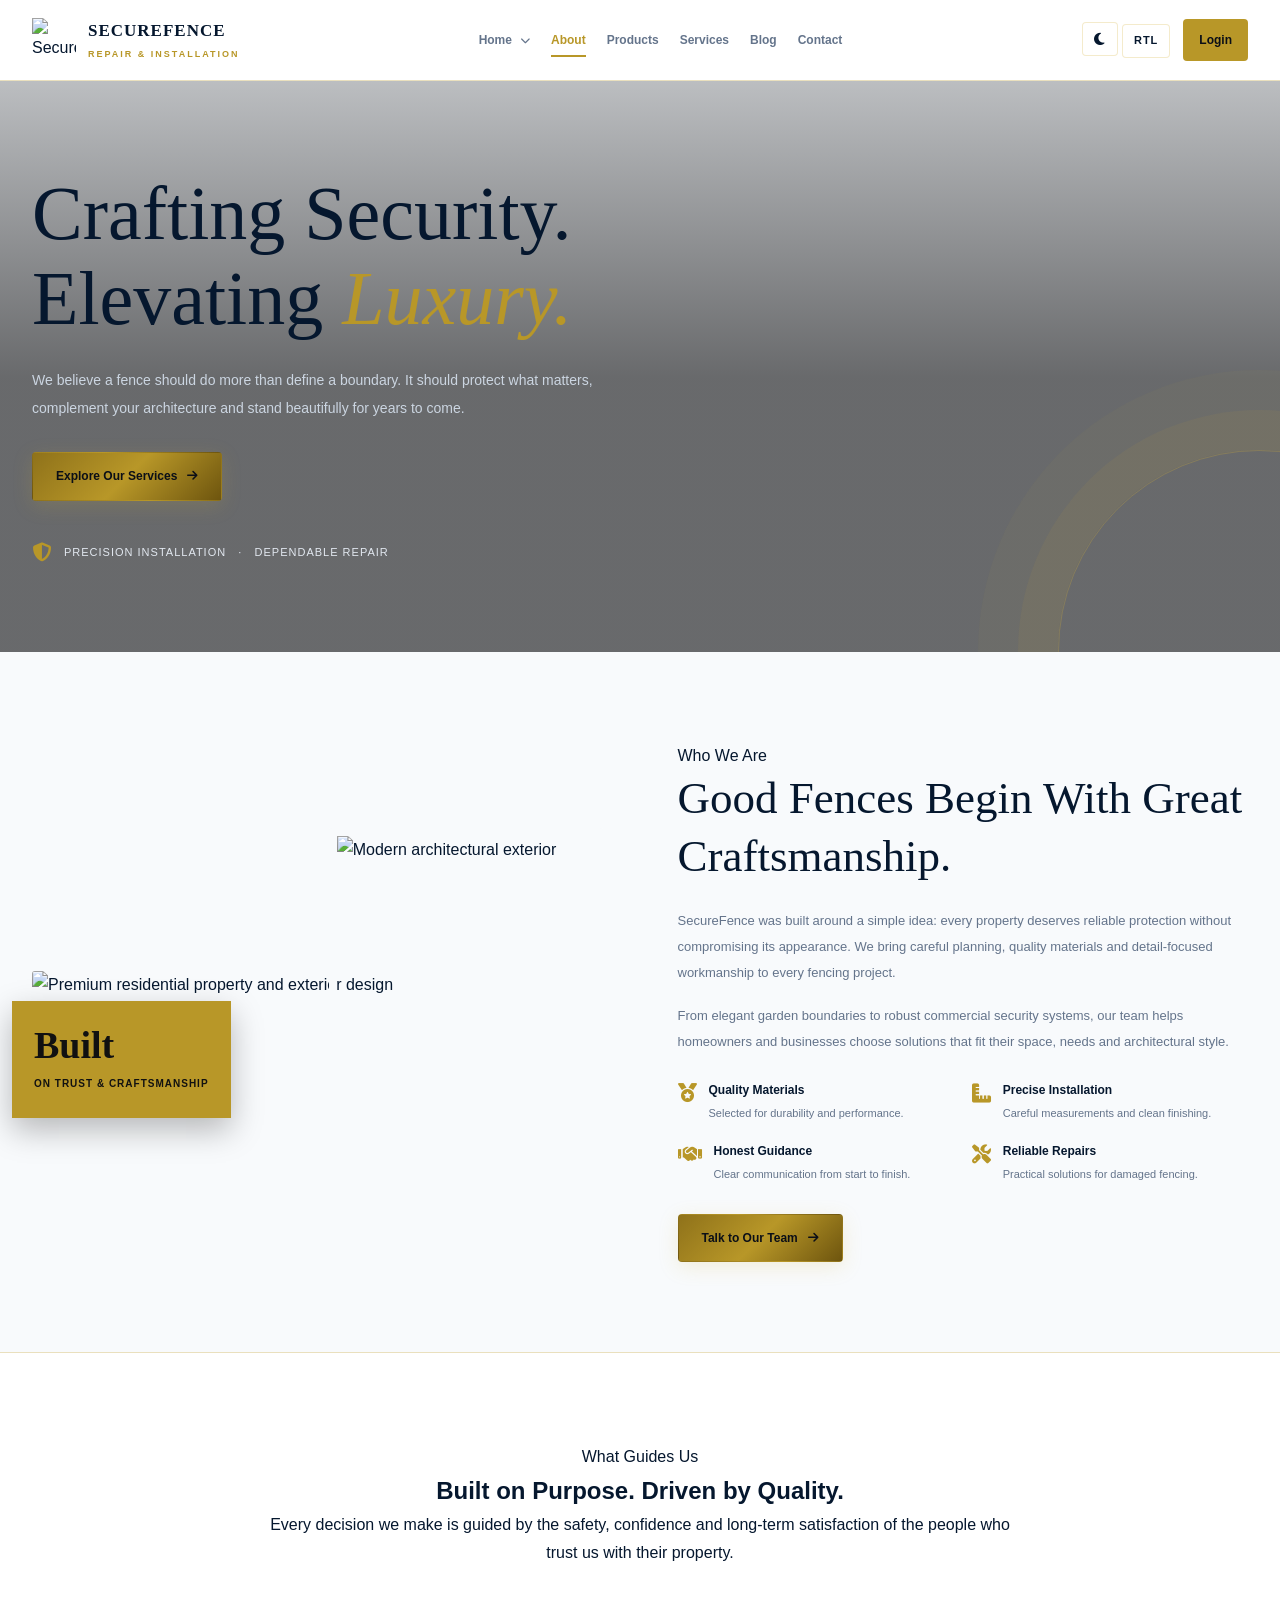
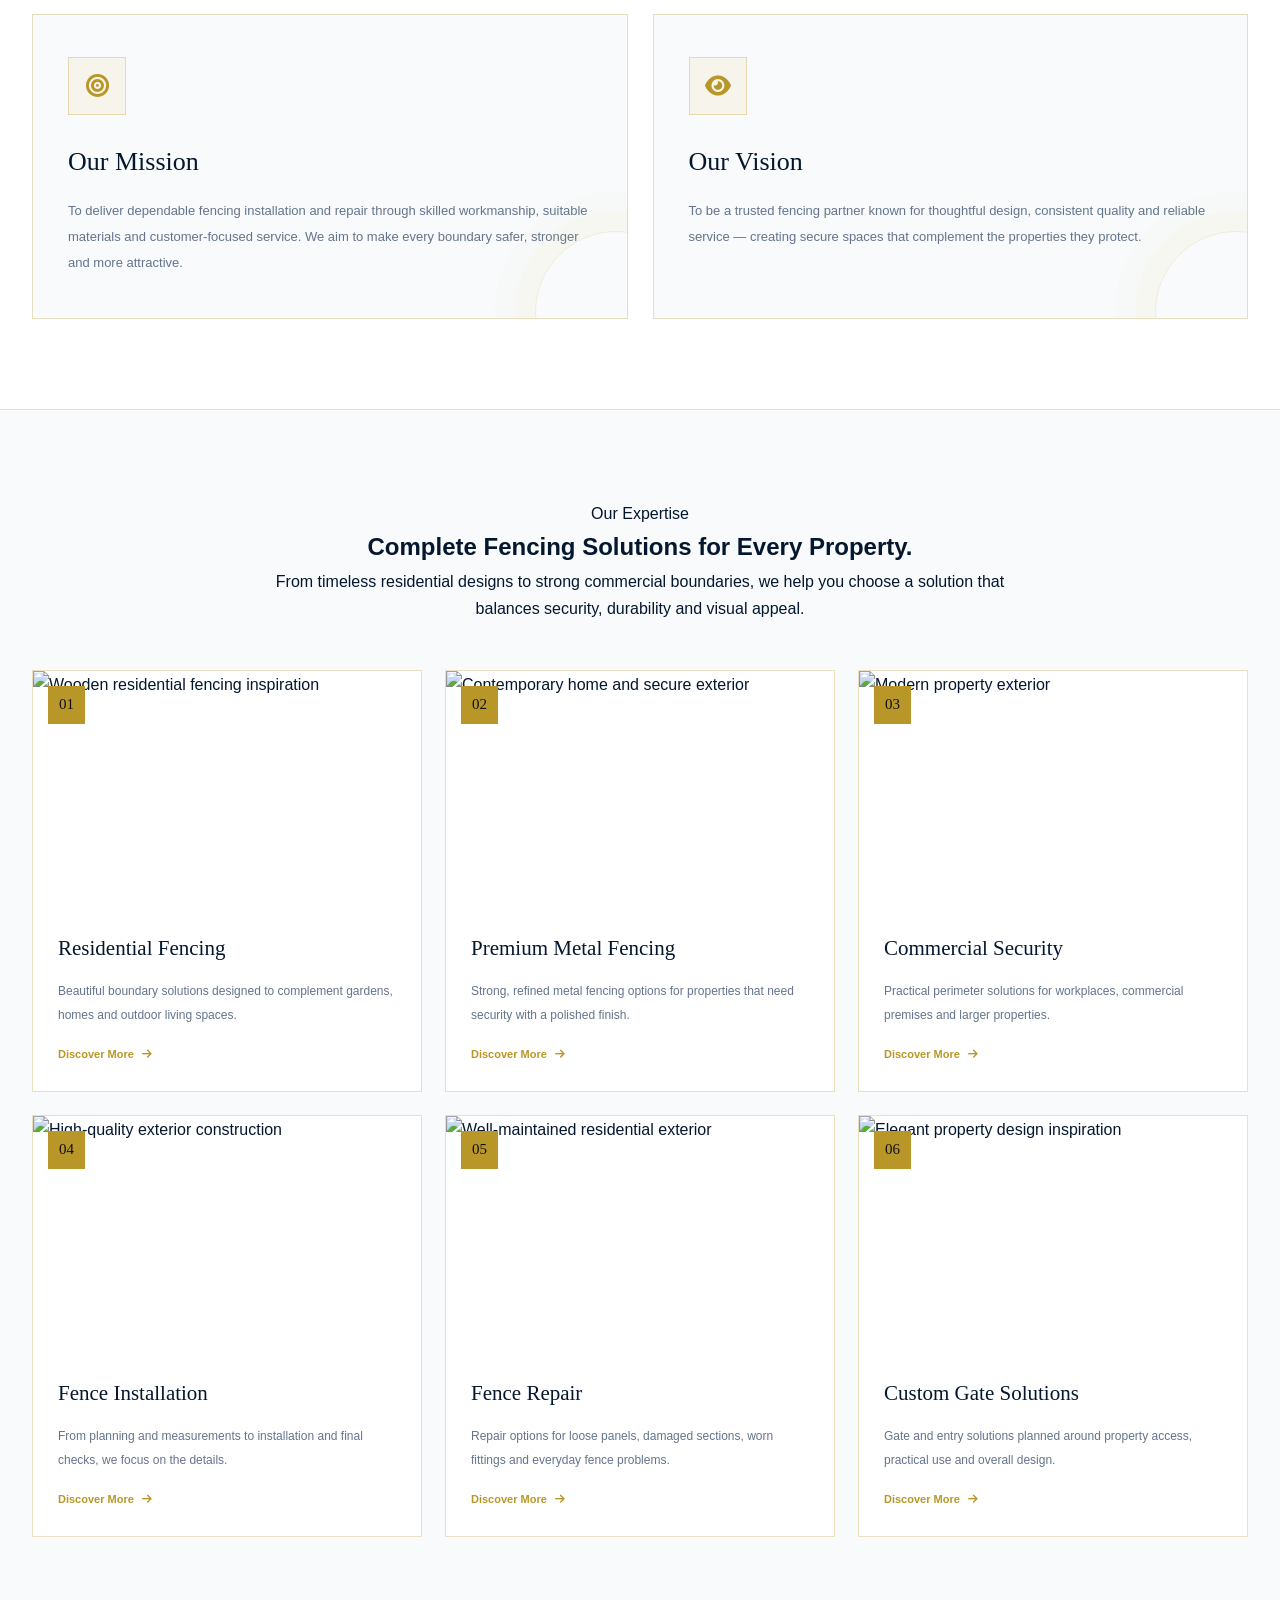
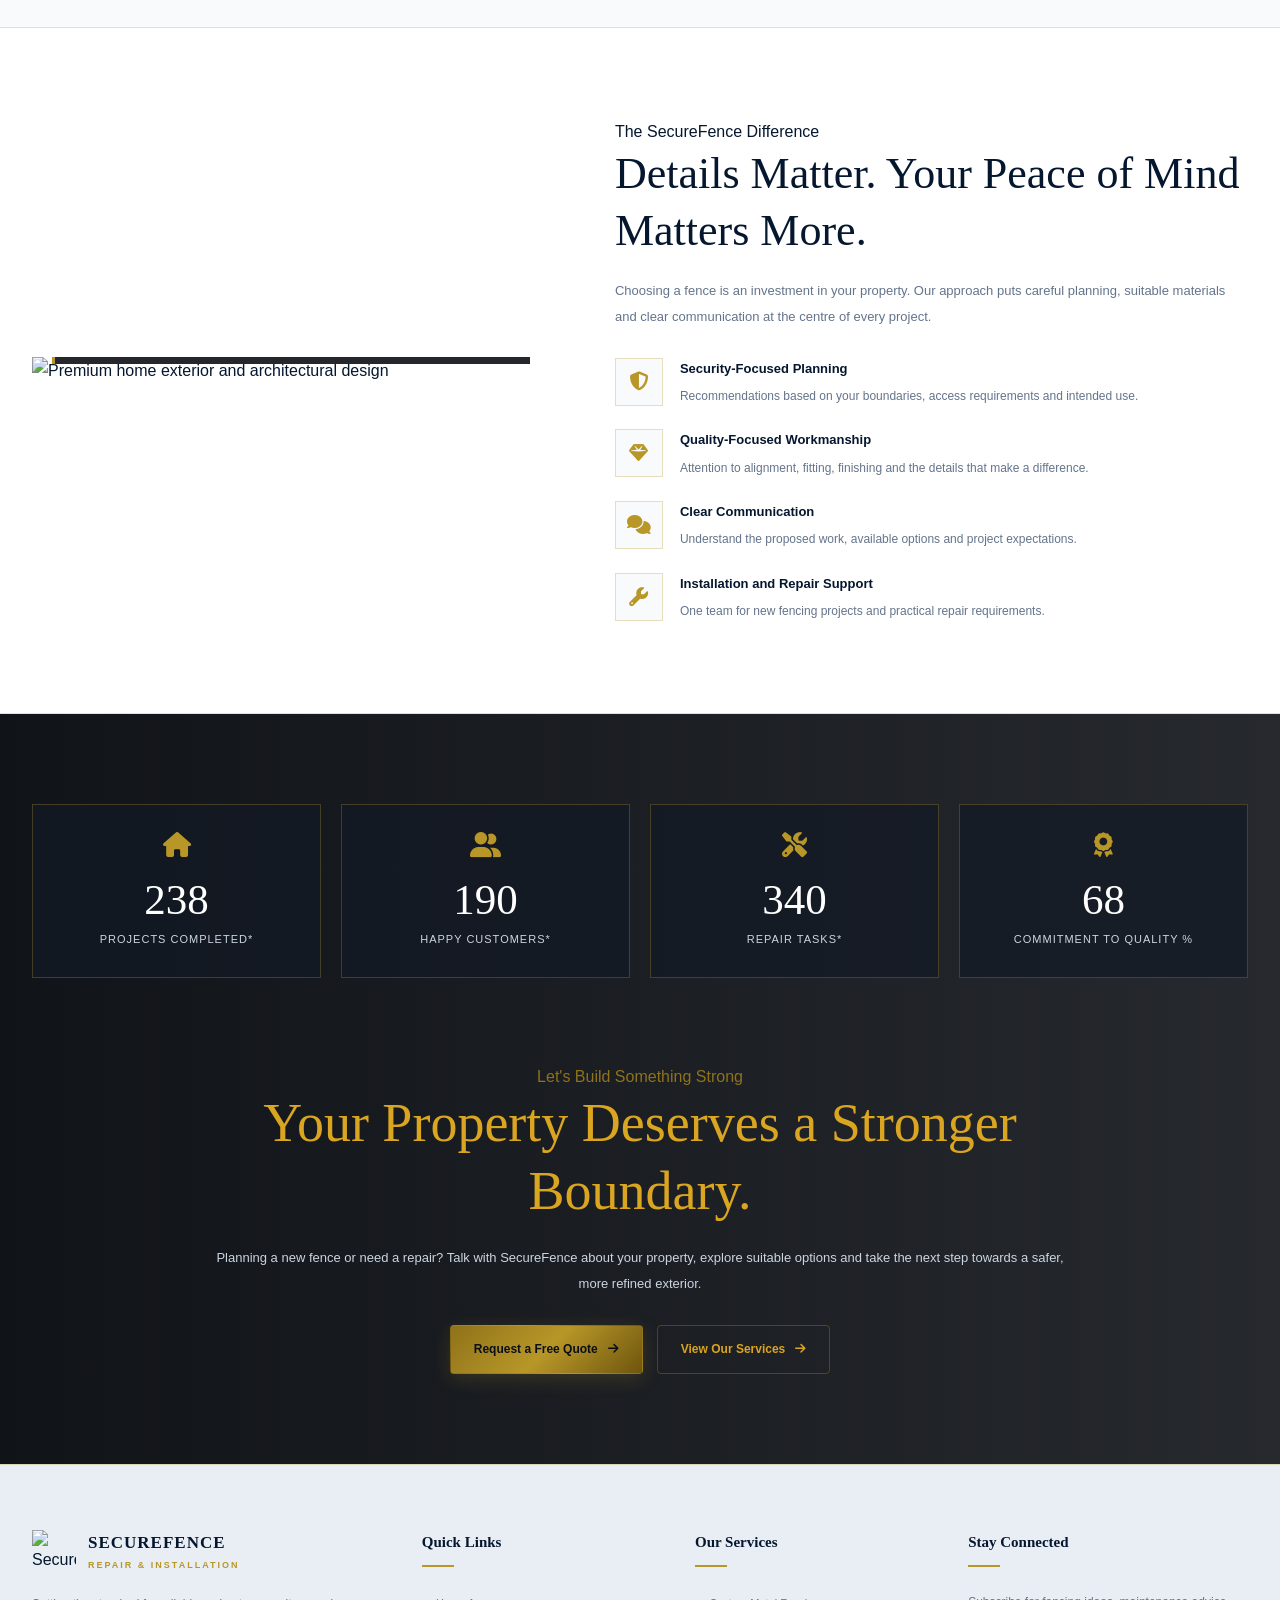
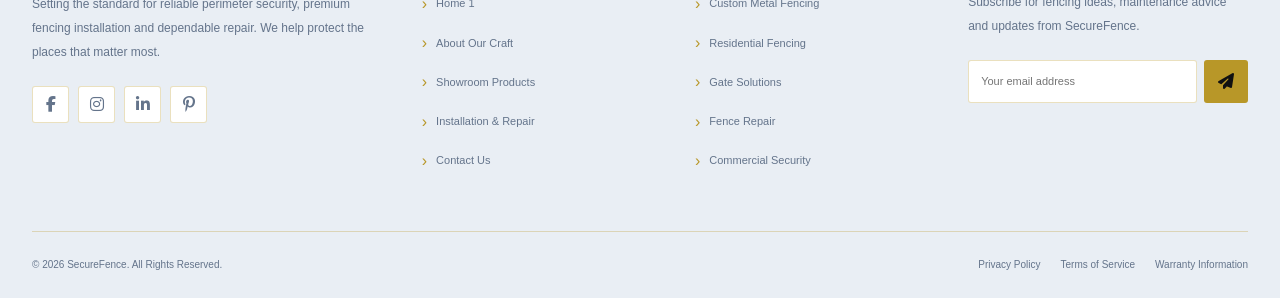
==== about.html @ bda10351 "Add files via upload" ====
<!DOCTYPE html>
<html lang="en" dir="ltr" data-theme="light">
<head>
<meta charset="UTF-8">
<meta name="viewport" content="width=device-width, initial-scale=1.0">
<title>About Us</title>

<link rel="stylesheet" href="https://cdnjs.cloudflare.com/ajax/libs/font-awesome/6.5.2/css/all.min.css">
<link rel="stylesheet" href="main.css">
<link rel="icon" type="image/png" sizes="64x64" href="Images/Securelogo-removebg-preview.png">

<style>
/* ================= ORIGINAL THEME VARIABLES ================= */

/* ================= SECTION 1: ABOUT HERO ================= */
.about-hero {
    position:relative;
    min-height:570px;
    display:flex;
    align-items:center;
    overflow:hidden;
    
}

.about-hero::before {
    content:"";
    position:absolute;
    inset:0;
    background:
        linear-gradient(0,rgba(51, 52, 54, 0.73) 48%,rgba(7,10,15,.25)),
        url("Images/af1hero.png")
        center/cover;
    animation:heroZoom 18s ease-in-out infinite alternate;
}

.about-hero::after {
    content:"";
    position:absolute;
    width:400px;
    height:400px;
    right:-180px;
    bottom:-200px;
    border:1px solid #d4af3744;
    border-radius:50%;
    box-shadow:0 0 0 40px #d4af3710,0 0 0 80px #d4af3708;
}

.hero-content {
    position:relative;
    z-index:1;
    max-width:760px;
    padding:90px 0;
    animation:fadeUp 1s ease both;
}

.breadcrumb {
    display:flex;
    align-items:center;
    gap:10px;
    color:#cbd5e1;
    font-size:12px;
    margin-bottom:28px;
}

.breadcrumb i {color:var(--gold-primary)}

.hero-content h1 {
    font-family:var(--font-heading);
    font-size:clamp(42px,6vw,76px);
    font-weight:400;
    line-height:1.12;
    margin-bottom:25px;
}

.hero-content h1 span {color:var(--gold-primary);font-style:italic}

.hero-content p {
    max-width:590px;
    color:#cbd5e1;
    font-size:14px;
    line-height:2;
    margin-bottom:30px;
}

.hero-buttons {display:flex;flex-wrap:wrap;gap:14px}

.hero-note {
    display:flex;
    align-items:center;
    gap:12px;
    margin-top:42px;
    color:#e2e8f0;
    font-size:11px;
    letter-spacing:1px;
}

.hero-note i {color:var(--gold-primary);font-size:19px}

@keyframes heroZoom {
    from {transform:scale(1)}
    to {transform:scale(1.09)}
}

@keyframes fadeUp {
    from {opacity:0;transform:translateY(35px)}
    to {opacity:1;transform:translateY(0)}
}

@keyframes dropdownIn {
    from {opacity:0;transform:translateY(-6px)}
    to {opacity:1;transform:translateY(0)}
}

/* ================= SECTION 2: OUR STORY ================= */
.story-grid {
    display:grid;
    grid-template-columns:1fr 1fr;
    align-items:center;
    gap:75px;
}

.story-visual {
    position:relative;
    padding:0 30px 35px 0;
}

.story-main-image {
    width:100%;
    height:480px;
    object-fit:cover;
    border-radius:3px;
    transition:transform .7s;
}

.story-visual:hover .story-main-image {transform:scale(1.025)}

.story-small-image {
    position:absolute;
    right:0;
    bottom:0;
    width:48%;
    height:205px;
    object-fit:cover;
    border:8px solid var(--bg-dark);
    border-radius:3px;
    animation:floatImage 5s ease-in-out infinite;
}

.story-experience {
    position:absolute;
    top:30px;
    left:-20px;
    padding:22px;
    background:var(--gold-primary);
    color:#111;
    box-shadow:0 12px 30px #0004;
}

.story-experience strong {
    display:block;
    font-family:var(--font-heading);
    font-size:38px;
    line-height:1.2;
}

.story-experience span {font-size:10px;font-weight:700;letter-spacing:1px}

@keyframes floatImage {
    0%,100% {transform:translateY(0)}
    50% {transform:translateY(-8px)}
}

.story-content h2 {
    font-family:var(--font-heading);
    font-size:clamp(30px,4vw,45px);
    font-weight:400;
    line-height:1.3;
    margin-bottom:22px;
}

.story-content p {
    color:var(--text-muted);
    font-size:13px;
    line-height:2;
    margin-bottom:17px;
}

.story-points {
    display:grid;
    grid-template-columns:1fr 1fr;
    gap:18px;
    margin:25px 0 30px;
}

.story-point {display:flex;gap:12px;align-items:flex-start}
.story-point i {color:var(--gold-primary);font-size:19px;margin-top:4px}
.story-point strong {display:block;font-size:12px;margin-bottom:4px}
.story-point span {display:block;color:var(--text-muted);font-size:11px}

/* ================= SECTION 3: MISSION & VISION ================= */
.mission-section {
    background:var(--bg-card);
    border-top:1px solid var(--accent-border);
    border-bottom:1px solid var(--accent-border);
}

.mission-grid {
    display:grid;
    grid-template-columns:repeat(2,1fr);
    gap:25px;
}

.mission-card {
    position:relative;
    padding:42px 35px;
    overflow:hidden;
    border:1px solid var(--accent-border);
    background:var(--bg-dark);
    transition:var(--transition);
}

.mission-card:hover {
    transform:translateY(-8px);
    border-color:var(--gold-primary);
}

.mission-card::after {
    content:"";
    position:absolute;
    width:160px;
    height:160px;
    right:-70px;
    bottom:-75px;
    border:1px solid #d4af3730;
    border-radius:50%;
    box-shadow:0 0 0 20px #d4af3708,0 0 0 40px #d4af3705;
}

.mission-icon {
    width:58px;
    height:58px;
    display:grid;
    place-items:center;
    color:var(--gold-primary);
    background:#d4af3715;
    border:1px solid var(--accent-border);
    font-size:23px;
    margin-bottom:25px;
}

.mission-card h3 {
    font-family:var(--font-heading);
    font-size:26px;
    font-weight:400;
    margin-bottom:14px;
}

.mission-card p {color:var(--text-muted);font-size:13px;line-height:2}

/* ================= SECTION 4: OUR SERVICES ================= */
.services-grid {
    display:grid;
    grid-template-columns:repeat(3,1fr);
    gap:23px;
}

.service-card {
    background:var(--bg-card);
    border:1px solid var(--accent-border);
    overflow:hidden;
    transition:var(--transition);
}

.service-card:hover {
    transform:translateY(-8px);
    border-color:var(--gold-primary);
    box-shadow:0 18px 35px #0003;
}

.service-image-wrap {height:235px;overflow:hidden;position:relative}

.service-image {
    width:100%;
    height:100%;
    object-fit:cover;
    transition:transform .65s;
}

.service-card:hover .service-image {transform:scale(1.1)}

.service-number {
    position:absolute;
    top:15px;
    left:15px;
    background:var(--gold-primary);
    color:#111;
    padding:6px 11px;
    font-family:var(--font-heading);
    font-size:15px;
}

.service-body {padding:25px}

.service-body h3 {
    font-family:var(--font-heading);
    font-size:21px;
    font-weight:400;
    margin-bottom:12px;
}

.service-body p {color:var(--text-muted);font-size:12px;line-height:2}

.service-link {
    display:inline-flex;
    align-items:center;
    gap:8px;
    margin-top:18px;
    color:var(--gold-primary);
    font-size:11px;
    font-weight:700;
}

.service-link i {transition:transform .3s}
.service-link:hover i {transform:translateX(5px)}

/* ================= SECTION 5: WHY CHOOSE US ================= */
.why-section {
    background:var(--bg-card);
    border-top:1px solid var(--accent-border);
    border-bottom:1px solid var(--accent-border);
}

.why-grid {
    display:grid;
    grid-template-columns:.9fr 1.1fr;
    gap:65px;
    align-items:center;
}

.why-image-wrap {position:relative;overflow:hidden}
.why-image {width:100%;height:490px;object-fit:cover;transition:transform .7s}
.why-image-wrap:hover .why-image {transform:scale(1.06)}

.why-image-label {
    position:absolute;
    left:20px;
    right:20px;
    bottom:20px;
    padding:20px;
    background:rgba(7,10,15,.88);
    border-left:3px solid var(--gold-primary);
}

.why-image-label strong {
    display:block;
    font-family:var(--font-heading);
    font-size:21px;
    font-weight:400;
}

.why-image-label span {color:#cbd5e1;font-size:11px}

.why-content h2 {
    font-family:var(--font-heading);
    font-size:clamp(30px,4vw,44px);
    line-height:1.3;
    font-weight:400;
    margin-bottom:18px;
}

.why-content>p {color:var(--text-muted);font-size:13px;line-height:2;margin-bottom:28px}

.why-list {display:grid;gap:22px}

.why-item {display:flex;gap:17px;align-items:flex-start}

.why-icon {
    flex:0 0 48px;
    height:48px;
    display:grid;
    place-items:center;
    border:1px solid var(--accent-border);
    color:var(--gold-primary);
    background:var(--bg-dark);
    font-size:19px;
    transition:var(--transition);
}

.why-item:hover .why-icon {
    background:var(--gold-primary);
    color:#111;
    transform:rotateY(180deg);
}

.why-item h3 {font-size:13px;margin-bottom:5px}
.why-item p {color:var(--text-muted);font-size:12px;line-height:1.9}

/* ================= SECTION 6: RESULTS + CTA ================= */
.results-section {
    position:relative;
    overflow:hidden;
    background:
        linear-gradient(90deg,rgba(7,10,15,.96),rgba(7,10,15,.87)),
        url("https://images.unsplash.com/photo-1600566753086-00f18fb6b3ea?auto=format&fit=crop&w=1800&q=85")
        center/cover fixed;
}

.stats-grid {
    display:grid;
    grid-template-columns:repeat(4,1fr);
    gap:20px;
    margin-bottom:85px;
}

.stat-card {
    padding:28px 15px;
    text-align:center;
    border:1px solid #d4af3740;
    background:#131924b8;
    transition:var(--transition);
}

.stat-card:hover {transform:translateY(-8px);border-color:var(--gold-primary)}

.stat-card i {font-size:25px;color:var(--gold-primary);margin-bottom:12px}

.stat-number {
    display:block;
    font-family:var(--font-heading);
    font-size:clamp(30px,4vw,43px);
    color:#fff;
    line-height:1.4;
}

.stat-card p {color:#cbd5e1;font-size:11px;letter-spacing:1px}

.final-cta {
    max-width:850px;
    margin:auto;
    text-align:center;
}

.final-cta .eyebrow {color:var(--gold-light)}

.final-cta h2 {
    font-family:var(--font-heading);
    font-size:clamp(32px,5vw,54px);
    font-weight:400;
    line-height:1.25;
    margin-bottom:20px;
}

.final-cta p {color:#cbd5e1;font-size:13px;line-height:2;margin-bottom:28px}

.cta-buttons {display:flex;justify-content:center;gap:14px;flex-wrap:wrap}

/* ================= SCROLL ANIMATION ================= */
.reveal {
    opacity:0;
    transform:translateY(35px);
    transition:opacity .8s ease,transform .8s ease;
}

.reveal.visible {opacity:1;transform:translateY(0)}
.reveal-left {transform:translateX(-35px)}
.reveal-left.visible {transform:translateX(0)}
.reveal-right {transform:translateX(35px)}
.reveal-right.visible {transform:translateX(0)}

/* ================= FOOTER ================= */
.site-footer {
    background:var(--footer-bg);
    border-top:1px solid var(--accent-border);
    padding:65px 0 25px;
}

.footer-grid {
    display:grid;
    grid-template-columns:1.5fr 1fr 1fr 1.2fr;
    gap:40px;
    margin-bottom:45px;
}

.footer-brand p,
.footer-newsletter p {
    color:var(--text-muted);
    font-size:12px;
    line-height:2;
    margin:18px 0 22px;
}

.social-links {display:flex;flex-wrap:wrap;gap:9px}

.social-icon {
    width:37px;
    height:37px;
    display:flex;
    align-items:center;
    justify-content:center;
    border:1px solid var(--accent-border);
    border-radius:3px;
    background:var(--bg-card);
    color:var(--text-muted);
    transition:var(--transition);
}

.social-icon:hover {background:var(--gold-primary);color:#111;transform:translateY(-4px)}

.footer-heading {
    position:relative;
    padding-bottom:12px;
    margin-bottom:23px;
    font-family:var(--font-heading);
    font-size:15px;
}

.footer-heading::after {
    content:"";
    position:absolute;
    left:0;
    bottom:0;
    width:32px;
    height:2px;
    background:var(--gold-primary);
}

[dir="rtl"] .footer-heading::after {left:auto;right:0}

.footer-links li {margin-bottom:12px}

.footer-links a {
    display:inline-flex;
    align-items:center;
    gap:9px;
    color:var(--text-muted);
    font-size:11px;
    transition:var(--transition);
}

.footer-links a::before {content:"›";color:var(--gold-primary);font-size:16px}
.footer-links a:hover {color:var(--gold-primary);transform:translateX(4px)}
[dir="rtl"] .footer-links a:hover {transform:translateX(-4px)}

.newsletter-form {display:flex;gap:7px}

.newsletter-input {
    width:100%;
    min-width:0;
    padding:11px 12px;
    background:var(--input-bg);
    border:1px solid var(--accent-border);
    border-radius:3px;
    outline:none;
    color:var(--text-light);
    font-size:11px;
}

.newsletter-input:focus {border-color:var(--gold-primary)}

.newsletter-btn {
    flex-shrink:0;
    width:44px;
    border:0;
    border-radius:3px;
    background:var(--gold-primary);
    color:#111;
}

.footer-bottom {
    display:flex;
    justify-content:space-between;
    align-items:center;
    flex-wrap:wrap;
    gap:20px;
    padding-top:24px;
    border-top:1px solid var(--accent-border);
    color:var(--text-muted);
    font-size:10px;
}

.legal-links {display:flex;flex-wrap:wrap;gap:20px}
.legal-links a:hover {color:var(--gold-primary)}

#backToTop {
    position:fixed;
    right:22px;
    bottom:22px;
    width:43px;
    height:43px;
    display:grid;
    place-items:center;
    z-index:999;
    background:var(--gold-primary);
    color:#111;
    border:0;
    border-radius:3px;
    opacity:0;
    visibility:hidden;
    transform:translateY(10px);
    transition:var(--transition);
}

#backToTop.show {opacity:1;visibility:visible;transform:translateY(0)}

[dir="rtl"] #backToTop {right:auto;left:22px}

/* ================= RESPONSIVE ================= */
@media(max-width:1100px) {
    .header-container {grid-template-columns:auto auto;justify-content:space-between}
    .nav-wrapper {display:none}
    .mobile-toggle {display:block}
    .footer-grid {grid-template-columns:repeat(2,1fr)}
    .story-grid {gap:40px}
    .why-grid {gap:35px}
}

@media(max-width:768px) {
    .container {padding:0 20px}
    .top-bar {position:relative}
    .top-bar .container {flex-wrap:wrap;gap:10px}
    .top-info {gap:10px}
    .top-info>span:nth-child(2) {display:none}
    .site-header {top:0}
    .header-container {min-height:72px;gap:10px}
    .logo-icon {width:38px;height:38px}
    .logo-text {font-size:14px}
    .logo-text span {font-size:7px;letter-spacing:1px}
    .header-actions {gap:8px}
    .btn-login {padding:8px 10px;font-size:10px}
    .about-hero {min-height:520px}
    .about-hero::before {
        background:
            linear-gradient(90deg,rgba(7,10,15,.93),rgba(7,10,15,.68)),
            url("https://images.unsplash.com/photo-1600585154340-be6161a56a0c?auto=format&fit=crop&w=1200&q=80") center/cover;
    }
    .section {padding:70px 0}
    .story-grid,.why-grid {grid-template-columns:1fr;gap:45px}
    .story-visual {max-width:570px;margin:auto;width:100%}
    .story-main-image {height:400px}
    .story-experience {left:0}
    .mission-grid {grid-template-columns:1fr}
    .services-grid {grid-template-columns:repeat(2,1fr)}
    .why-image {height:400px}
    .stats-grid {grid-template-columns:repeat(2,1fr);margin-bottom:65px}
    .footer-grid {gap:30px}
}

@media(max-width:520px) {
    .container {padding:0 17px}
    .top-info>span:first-child {font-size:9px}
    .top-controls {gap:5px}
    .control-btn {min-width:33px;padding:5px 8px}
    .brand-logo {gap:7px}
    .logo-icon {width:30px;height:30px}
    .logo-text {font-size:11px;letter-spacing:.5px}
    .logo-text span {font-size:6px;letter-spacing:1px}
    .btn-login {padding:7px;font-size:9px}
    .header-actions {gap:6px}
    .mobile-toggle {padding:6px 8px;font-size:16px}
    .hero-content h1 {font-size:43px}
    .hero-content {padding:70px 0}
    .hero-buttons .btn {width:100%}
    .story-main-image {height:340px}
    .story-small-image {height:150px;width:48%;border-width:5px}
    .story-experience {top:15px;padding:14px}
    .story-experience strong {font-size:29px}
    .story-points {grid-template-columns:1fr}
    .services-grid {grid-template-columns:1fr}
    .service-image-wrap {height:230px}
    .mission-card {padding:30px 23px}
    .why-image {height:340px}
    .stats-grid {gap:10px}
    .stat-card {padding:22px 8px}
    .stat-card p {font-size:9px}
    .footer-grid {grid-template-columns:1fr}
    .footer-bottom {flex-direction:column;text-align:center}
    .legal-links {justify-content:center;gap:12px}
}

@media(prefers-reduced-motion:reduce) {
    *,*::before,*::after {
        scroll-behavior:auto!important;
        animation-duration:.01ms!important;
        transition-duration:.01ms!important;
    }
}
</style>
</head>

<body>

<header class="site-header" id="siteHeader">
    <div class="container header-container">

        <a href="index.html" class="brand-logo" aria-label="SecureFence Home">
            <div class="logo-icon">
                <img src="Images/Securelogo-removebg-preview.png" alt="SecureFence Logo">
            </div>
            <div class="logo-text">
                SECUREFENCE
                <span>REPAIR &amp; INSTALLATION</span>
            </div>
        </a>

        <div class="nav-wrapper">
            <nav aria-label="Main navigation">
                <ul class="nav-menu">
                    <li class="home-dropdown" id="desktopHomeDropdown">
                        <button class="home-dropdown-btn" id="homeDropdownBtn" type="button"
                                aria-expanded="false" aria-controls="desktopHomeMenu">
                            Home <i class="fa-solid fa-chevron-down chevron" aria-hidden="true"></i>
                        </button>
                        <ul class="home-dropdown-menu" id="desktopHomeMenu">
                            <li>
                                <a href="index.html">
                                    <i class="fa-solid fa-house"></i> Home 1
                                </a>
                            </li>
                            <li>
                                <a href="home2.html" aria-current="page">
                                    <i class="fa-solid fa-house-chimney"></i> Home 2
                                </a>
                            </li>
                        </ul>
                    </li>
                    <li><a href="about.html" class="nav-link active">About</a></li>
                    <li><a href="products.html" class="nav-link">Products</a></li>
                    <li><a href="services.html" class="nav-link">Services</a></li>
                    <li><a href="blog.html" class="nav-link">Blog</a></li>
                    <li><a href="contact.html" class="nav-link">Contact</a></li>
                </ul>
            </nav>
        </div>

        <div class="header-actions">
            <div class="header-controls">
                <button class="control-btn" id="themeToggle" type="button"
                        aria-label="Switch to light mode" title="Switch to light mode">
                    <i class="fa-solid fa-sun" id="themeIcon" aria-hidden="true"></i>
                </button>

                <button class="control-btn" id="rtlToggle" type="button"
                        aria-label="Switch to right-to-left direction" title="Switch to RTL">
                   <!--- <i class="fa-solid fa-right-left" aria-hidden="true"></i>-->
                    <span id="rtlText">RTL</span>
                </button>
            </div>

            <a href="login.html" class="btn-login">Login</a>

            <button class="mobile-toggle" id="mobileToggle" type="button"
                    aria-label="Open navigation" aria-expanded="false"
                    aria-controls="mobileMenu">
                <i class="fa-solid fa-bars" id="mobileIcon" aria-hidden="true"></i>
            </button>
        </div>
    </div>
</header>

<!-- ================= MOBILE MENU ================= -->
<div class="mobile-menu" id="mobileMenu">
    <div class="container">
        <nav aria-label="Mobile navigation">
            <ul class="mobile-nav-list">
                <li><a href="index.html">Home 1</a></li>
                <li><a href="home2.html" aria-current="page">Home 2</a></li>
                <li><a href="about.html">About</a></li>
                <li><a href="products.html">Products</a></li>
                <li><a href="services.html">Services</a></li>
                <li><a href="blog.html">Blog</a></li>
                <li><a href="contact.html">Contact</a></li>
                <li><a href="login.html">Login</a></li>
            </ul>
        </nav>
    </div>
</div>
<main>

<!-- SECTION 1: HERO -->
<section class="about-hero" id="about">
    <div class="container">
        <div class="hero-content">
            
                
            
            <!--<span class="eyebrow">Our Story · Our Standards</span>-->
            <h1>Crafting Security.<br>Elevating <span>Luxury.</span></h1>
            <p>
                We believe a fence should do more than define a boundary.
                It should protect what matters, complement your architecture
                and stand beautifully for years to come.
            </p>
            <div class="hero-buttons">
                <a href="services.html" class="btn btn-primary">Explore Our Services <i class="fa-solid fa-arrow-right"></i></a>
               <!---- <a href="contact.html" class="btn btn-outline">Meet Our Team <i class="fa-solid fa-arrow-right"></i></a>-->
            </div>
            <div class="hero-note">
                <i class="fa-solid fa-shield-halved"></i>
                <span>PRECISION INSTALLATION &nbsp; · &nbsp; DEPENDABLE REPAIR</span>
            </div>
        </div>
    </div>
</section>

<!-- SECTION 2: OUR STORY -->
<section class="section" id="story">
    <div class="container story-grid">
        <div class="story-visual reveal reveal-left">
            <img class="story-main-image"
                 src="https://encrypted-tbn0.gstatic.com/images?q=tbn:ANd9GcSCmuxuPXzIPWcOOSzfz0UAOsMYwItyjzRoVewHbON68w&s=10"
                 alt="Premium residential property and exterior design" loading="lazy">
            <img class="story-small-image"
                 src="https://encrypted-tbn0.gstatic.com/images?q=tbn:ANd9GcROUXcA3g5Dl7QqiipQzsj2SaDCqvdzhRCmjnmS9lt1CQ&s=10"
                 alt="Modern architectural exterior" loading="lazy">
            <div class="story-experience">
                <strong>Built</strong>
                <span>ON TRUST &amp; CRAFTSMANSHIP</span>
            </div>
        </div>

        <div class="story-content reveal reveal-right">
            <span class="eyebrow">Who We Are</span>
            <h2>Good Fences Begin With <span class="gold">Great Craftsmanship.</span></h2>
            <p>
                SecureFence was built around a simple idea: every property deserves
                reliable protection without compromising its appearance. We bring
                careful planning, quality materials and detail-focused workmanship
                to every fencing project.
            </p>
            <p>
                From elegant garden boundaries to robust commercial security systems,
                our team helps homeowners and businesses choose solutions that fit
                their space, needs and architectural style.
            </p>

            <div class="story-points">
                <div class="story-point">
                    <i class="fa-solid fa-medal"></i>
                    <div><strong>Quality Materials</strong><span>Selected for durability and performance.</span></div>
                </div>
                <div class="story-point">
                    <i class="fa-solid fa-ruler-combined"></i>
                    <div><strong>Precise Installation</strong><span>Careful measurements and clean finishing.</span></div>
                </div>
                <div class="story-point">
                    <i class="fa-solid fa-handshake"></i>
                    <div><strong>Honest Guidance</strong><span>Clear communication from start to finish.</span></div>
                </div>
                <div class="story-point">
                    <i class="fa-solid fa-screwdriver-wrench"></i>
                    <div><strong>Reliable Repairs</strong><span>Practical solutions for damaged fencing.</span></div>
                </div>
            </div>

            <a href="contact.html" class="btn btn-primary">Talk to Our Team <i class="fa-solid fa-arrow-right"></i></a>
        </div>
    </div>
</section>

<!-- SECTION 3: MISSION & VISION -->
<section class="section mission-section" id="mission">
    <div class="container">
        <div class="section-heading reveal">
            <span class="eyebrow">What Guides Us</span>
            <h2>Built on Purpose. <span class="gold">Driven by Quality.</span></h2>
            <p>
                Every decision we make is guided by the safety, confidence and
                long-term satisfaction of the people who trust us with their property.
            </p>
        </div>

        <div class="mission-grid">
            <article class="mission-card reveal">
                <div class="mission-icon"><i class="fa-solid fa-bullseye"></i></div>
                <h3>Our Mission</h3>
                <p>
                    To deliver dependable fencing installation and repair through
                    skilled workmanship, suitable materials and customer-focused
                    service. We aim to make every boundary safer, stronger and
                    more attractive.
                </p>
            </article>

            <article class="mission-card reveal">
                <div class="mission-icon"><i class="fa-solid fa-eye"></i></div>
                <h3>Our Vision</h3>
                <p>
                    To be a trusted fencing partner known for thoughtful design,
                    consistent quality and reliable service — creating secure
                    spaces that complement the properties they protect.
                </p>
            </article>
        </div>
    </div>
</section>

<!-- SECTION 4: SERVICES -->
<section class="section" id="services">
    <div class="container">
        <div class="section-heading reveal">
            <span class="eyebrow">Our Expertise</span>
            <h2>Complete Fencing Solutions for <span class="gold">Every Property.</span></h2>
            <p>
                From timeless residential designs to strong commercial boundaries,
                we help you choose a solution that balances security, durability
                and visual appeal.
            </p>
        </div>

        <div class="services-grid">
            <article class="service-card reveal">
                <div class="service-image-wrap">
                    <img class="service-image"
                         src="https://encrypted-tbn0.gstatic.com/images?q=tbn:ANd9GcRWf3OJ4hw6udchjQhlKFluikKj8-IGRAth9h8p2W8NtQ&s=10"
                         alt="Wooden residential fencing inspiration" loading="lazy">
                    <span class="service-number">01</span>
                </div>
                <div class="service-body">
                    <h3>Residential Fencing</h3>
                    <p>Beautiful boundary solutions designed to complement gardens, homes and outdoor living spaces.</p>
                    <a href="services.html" class="service-link">Discover More <i class="fa-solid fa-arrow-right"></i></a>
                </div>
            </article>

            <article class="service-card reveal">
                <div class="service-image-wrap">
                    <img class="service-image"
                         src="https://encrypted-tbn0.gstatic.com/images?q=tbn:ANd9GcQ7-OqaAcjIZjUF_y1oaalhg72f7DQ8UtYAtSqlUFdmgQ&s=10"
                         alt="Contemporary home and secure exterior" loading="lazy">
                    <span class="service-number">02</span>
                </div>
                <div class="service-body">
                    <h3>Premium Metal Fencing</h3>
                    <p>Strong, refined metal fencing options for properties that need security with a polished finish.</p>
                    <a href="services.html" class="service-link">Discover More <i class="fa-solid fa-arrow-right"></i></a>
                </div>
            </article>

            <article class="service-card reveal">
                <div class="service-image-wrap">
                    <img class="service-image"
                         src="https://encrypted-tbn0.gstatic.com/images?q=tbn:ANd9GcTHkWOnJ42xFiB-XL17zXd9s_S981dj0OspPUjzNjRu4g&s=10"
                         alt="Modern property exterior" loading="lazy">
                    <span class="service-number">03</span>
                </div>
                <div class="service-body">
                    <h3>Commercial Security</h3>
                    <p>Practical perimeter solutions for workplaces, commercial premises and larger properties.</p>
                    <a href="services.html" class="service-link">Discover More <i class="fa-solid fa-arrow-right"></i></a>
                </div>
            </article>

            <article class="service-card reveal">
                <div class="service-image-wrap">
                    <img class="service-image"
                         src="https://encrypted-tbn0.gstatic.com/images?q=tbn:ANd9GcQEyf770pR0XFVvyY_2c5OQR-rEP3CPJPDKXD0n4dHrrA&s=10"
                         alt="High-quality exterior construction" loading="lazy">
                    <span class="service-number">04</span>
                </div>
                <div class="service-body">
                    <h3>Fence Installation</h3>
                    <p>From planning and measurements to installation and final checks, we focus on the details.</p>
                    <a href="services.html" class="service-link">Discover More <i class="fa-solid fa-arrow-right"></i></a>
                </div>
            </article>

            <article class="service-card reveal">
                <div class="service-image-wrap">
                    <img class="service-image"
                         src="https://encrypted-tbn0.gstatic.com/images?q=tbn:ANd9GcREqYXoYPOhoyzy8aJ5YY0DiBHf3dVjP3IJb1Dl0IgUUA&s=10"
                         alt="Well-maintained residential exterior" loading="lazy">
                    <span class="service-number">05</span>
                </div>
                <div class="service-body">
                    <h3>Fence Repair</h3>
                    <p>Repair options for loose panels, damaged sections, worn fittings and everyday fence problems.</p>
                    <a href="services.html" class="service-link">Discover More <i class="fa-solid fa-arrow-right"></i></a>
                </div>
            </article>

            <article class="service-card reveal">
                <div class="service-image-wrap">
                    <img class="service-image"
                         src="https://encrypted-tbn0.gstatic.com/images?q=tbn:ANd9GcRtzZUp-RRrk84LZL42Gx7vC8Pvq8s02bWfQ8TzvaKQDg&s=10"
                         alt="Elegant property design inspiration" loading="lazy">
                    <span class="service-number">06</span>
                </div>
                <div class="service-body">
                    <h3>Custom Gate Solutions</h3>
                    <p>Gate and entry solutions planned around property access, practical use and overall design.</p>
                    <a href="services.html" class="service-link">Discover More <i class="fa-solid fa-arrow-right"></i></a>
                </div>
            </article>
        </div>
    </div>
</section>

<!-- SECTION 5: WHY CHOOSE US -->
<section class="section why-section" id="why-us">
    <div class="container why-grid">
        <div class="why-image-wrap reveal reveal-left">
            <img class="why-image"
                 src="https://encrypted-tbn0.gstatic.com/images?q=tbn:ANd9GcTh5l9veS9pZI9oS0wKKzN1wlfWlZ1GoPxVvXdqx9ZN5g&s=10"
                 alt="Premium home exterior and architectural design" loading="lazy">
            <div class="why-image-label">
                <strong  style="color:gold">Security Meets Design</strong>
                <span>Thoughtful solutions for your property.</span>
            </div>
        </div>

        <div class="why-content reveal reveal-right">
            <span class="eyebrow">The SecureFence Difference</span>
            <h2>Details Matter. <span class="gold">Your Peace of Mind Matters More.</span></h2>
            <p>
                Choosing a fence is an investment in your property. Our approach
                puts careful planning, suitable materials and clear communication
                at the centre of every project.
            </p>

            <div class="why-list">
                <div class="why-item">
                    <div class="why-icon"><i class="fa-solid fa-shield-halved"></i></div>
                    <div>
                        <h3>Security-Focused Planning</h3>
                        <p>Recommendations based on your boundaries, access requirements and intended use.</p>
                    </div>
                </div>
                <div class="why-item">
                    <div class="why-icon"><i class="fa-solid fa-gem"></i></div>
                    <div>
                        <h3>Quality-Focused Workmanship</h3>
                        <p>Attention to alignment, fitting, finishing and the details that make a difference.</p>
                    </div>
                </div>
                <div class="why-item">
                    <div class="why-icon"><i class="fa-solid fa-comments"></i></div>
                    <div>
                        <h3>Clear Communication</h3>
                        <p>Understand the proposed work, available options and project expectations.</p>
                    </div>
                </div>
                <div class="why-item">
                    <div class="why-icon"><i class="fa-solid fa-wrench"></i></div>
                    <div>
                        <h3>Installation and Repair Support</h3>
                        <p>One team for new fencing projects and practical repair requirements.</p>
                    </div>
                </div>
            </div>
        </div>
    </div>
</section>

<!-- SECTION 6: STATS + CALL TO ACTION -->
<section class="section results-section" id="contact-cta">
    <div class="container">
        <div class="stats-grid">
            <div class="stat-card reveal">
                <i class="fa-solid fa-house"></i>
                <span class="stat-number" data-target="350">0</span>
                <p>PROJECTS COMPLETED*</p>
            </div>
            <div class="stat-card reveal">
                <i class="fa-solid fa-user-group"></i>
                <span class="stat-number" data-target="280">0</span>
                <p>HAPPY CUSTOMERS*</p>
            </div>
            <div class="stat-card reveal">
                <i class="fa-solid fa-screwdriver-wrench"></i>
                <span class="stat-number" data-target="500">0</span>
                <p>REPAIR TASKS*</p>
            </div>
            <div class="stat-card reveal">
                <i class="fa-solid fa-award"></i>
                <span class="stat-number" data-target="100">0</span>
                <p>COMMITMENT TO QUALITY %</p>
            </div>
        </div>

        <div class="final-cta reveal">
            <span class="eyebrow">Let's Build Something Strong</span>
            <h2 style="color: goldenrod;">Your Property Deserves a <span class="gold">Stronger Boundary.</span></h2>
            <p>
                Planning a new fence or need a repair? Talk with SecureFence about
                your property, explore suitable options and take the next step
                towards a safer, more refined exterior.
            </p>
            <div class="cta-buttons">
                <a href="contact.html" class="btn btn-primary">Request a Free Quote <i class="fa-solid fa-arrow-right"></i></a>
                <a href="services.html" class="btn btn-outline" style="color: goldenrod;">View Our Services <i class="fa-solid fa-arrow-right"></i></a>
            </div>
        </div>
    </div>
</section>

</main>

<!-- FOOTER -->
<footer class="site-footer">
    <div class="container">
        <div class="footer-grid">

            <div class="footer-brand">
                <a href="index.html" class="brand-logo">
                    <div class="logo-icon">
                        <img src="Images/Securelogo-removebg-preview.png" alt="SecureFence Logo">
                    </div>
                    <div class="logo-text">
                        SECUREFENCE
                        <span>REPAIR &amp; INSTALLATION</span>
                    </div>
                </a>

                <p>
                    Setting the standard for reliable perimeter security,
                    premium fencing installation and dependable repair.
                    We help protect the places that matter most.
                </p>

                <div class="social-links">
                    <a href="#" class="social-icon" aria-label="Facebook"><i class="fa-brands fa-facebook-f"></i></a>
                    <a href="#" class="social-icon" aria-label="Instagram"><i class="fa-brands fa-instagram"></i></a>
                    <a href="#" class="social-icon" aria-label="LinkedIn"><i class="fa-brands fa-linkedin-in"></i></a>
                    <a href="#" class="social-icon" aria-label="Pinterest"><i class="fa-brands fa-pinterest-p"></i></a>
                </div>
            </div>

            <div>
                <h4 class="footer-heading">Quick Links</h4>
                <ul class="footer-links">
                    <li><a href="index.html">Home 1</a></li>
                  <!--  <li><a href="home2.html">Home 2</a></li>-->
                    <li><a href="about.html">About Our Craft</a></li>
                    <li><a href="products.html">Showroom Products</a></li>
                    <li><a href="services.html">Installation &amp; Repair</a></li>
                    <li><a href="contact.html">Contact Us</a></li>
                </ul>
            </div>

            <div>
                <h4 class="footer-heading">Our Services</h4>
                <ul class="footer-links">
                    <li><a href="services.html">Custom Metal Fencing</a></li>
                    <li><a href="services.html">Residential Fencing</a></li>
                    <li><a href="services.html">Gate Solutions</a></li>
                    <li><a href="services.html">Fence Repair</a></li>
                    <li><a href="services.html">Commercial Security</a></li>
                </ul>
            </div>

            <div class="footer-newsletter">
                <h4 class="footer-heading">Stay Connected</h4>
                <p>
                    Subscribe for fencing ideas, maintenance advice and
                    updates from SecureFence.
                </p>
                <form class="newsletter-form" id="newsletterForm">
                    <input type="email" name="email" placeholder="Your email address"
                           class="newsletter-input" aria-label="Your email address" required>
                    <button type="submit" class="newsletter-btn" aria-label="Subscribe">
                        <i class="fa-solid fa-paper-plane"></i>
                    </button>
                </form>
            </div>
        </div>

        <div class="footer-bottom">
            <p>&copy; <span id="currentYear"></span> SecureFence. All Rights Reserved.</p>
            <div class="legal-links">
                <a href="privacy.html">Privacy Policy</a>
                <a href="terms.html">Terms of Service</a>
                <a href="warranty.html">Warranty Information</a>
            </div>
        </div>
    </div>
</footer>

<button id="backToTop" type="button" aria-label="Back to top" title="Back to top">
    <i class="fa-solid fa-arrow-up"></i>
</button>

<script>
document.addEventListener("DOMContentLoaded", function () {
    const htmlRoot = document.documentElement;

    /* Dynamic copyright year */
    document.getElementById("currentYear").textContent =
        new Date().getFullYear();

    /* Dark / light mode */
    const themeToggle = document.getElementById("themeToggle");
    const themeIcon = document.getElementById("themeIcon");

    function updateThemeButton() {
        const theme = htmlRoot.getAttribute("data-theme");
        themeIcon.className = theme === "dark"
            ? "fa-solid fa-sun"
            : "fa-solid fa-moon";

        themeToggle.title = theme === "dark"
            ? "Switch to Light Mode"
            : "Switch to Dark Mode";

        themeToggle.setAttribute("aria-label", themeToggle.title);
    }

    themeToggle.addEventListener("click", function () {
        const current = htmlRoot.getAttribute("data-theme");
        htmlRoot.setAttribute(
            "data-theme",
            current === "dark" ? "light" : "dark"
        );
        updateThemeButton();
    });

    updateThemeButton();

    /* RTL / LTR */
    const rtlToggle = document.getElementById("rtlToggle");
    const rtlText = document.getElementById("rtlText");

    function updateDirectionButton() {
        const direction = htmlRoot.getAttribute("dir");
        rtlText.textContent = direction === "ltr" ? "RTL" : "LTR";
        rtlToggle.title = direction === "ltr"
            ? "Switch to Right-to-Left"
            : "Switch to Left-to-Right";
    }

    rtlToggle.addEventListener("click", function () {
        htmlRoot.setAttribute(
            "dir",
            htmlRoot.getAttribute("dir") === "ltr" ? "rtl" : "ltr"
        );
        updateDirectionButton();
    });

    updateDirectionButton();

    /* Sticky header shadow and back-to-top button */
    const siteHeader = document.getElementById("siteHeader");
    const backToTop = document.getElementById("backToTop");

    function handleScroll() {
        siteHeader.classList.toggle("scrolled", window.scrollY > 50);
        backToTop.classList.toggle("show", window.scrollY > 450);
    }

    window.addEventListener("scroll", handleScroll, { passive: true });
    handleScroll();

    backToTop.addEventListener("click", function () {
        window.scrollTo({ top: 0, behavior: "smooth" });
    });

    /* Desktop and mobile dropdowns */
    function setupDropdown(dropdown) {
        if (!dropdown) return;

        const button = dropdown.querySelector(".home-dropdown-btn");

        button.addEventListener("click", function (event) {
            event.stopPropagation();

            const willOpen = !dropdown.classList.contains("open");

            document.querySelectorAll(".home-dropdown").forEach(function (item) {
                item.classList.remove("open");
                const itemButton = item.querySelector(".home-dropdown-btn");
                if (itemButton) {
                    itemButton.setAttribute("aria-expanded", "false");
                }
            });

            if (willOpen) {
                dropdown.classList.add("open");
                button.setAttribute("aria-expanded", "true");
            }
        });
    }

    setupDropdown(document.getElementById("desktopHomeDropdown"));
    setupDropdown(document.getElementById("mobileHomeDropdown"));

    function closeDropdowns() {
        document.querySelectorAll(".home-dropdown").forEach(function (dropdown) {
            dropdown.classList.remove("open");
            const button = dropdown.querySelector(".home-dropdown-btn");
            if (button) button.setAttribute("aria-expanded", "false");
        });
    }

    document.addEventListener("click", function (event) {
        if (!event.target.closest(".home-dropdown")) closeDropdowns();
    });

    document.addEventListener("keydown", function (event) {
        if (event.key === "Escape") closeDropdowns();
    });

    /* Mobile menu */
    const mobileToggle = document.getElementById("mobileToggle");
    const mobileMenu = document.getElementById("mobileMenu");
    const mobileIcon = mobileToggle.querySelector("i");

    mobileToggle.addEventListener("click", function () {
        const isOpen = mobileMenu.classList.toggle("show");

        mobileToggle.setAttribute("aria-expanded", String(isOpen));
        mobileToggle.setAttribute(
            "aria-label",
            isOpen ? "Close navigation" : "Open navigation"
        );

        mobileIcon.className = isOpen
            ? "fa-solid fa-xmark"
            : "fa-solid fa-bars";
    });

    mobileMenu.querySelectorAll("a").forEach(function (link) {
        link.addEventListener("click", function () {
            mobileMenu.classList.remove("show");
            mobileToggle.setAttribute("aria-expanded", "false");
            mobileToggle.setAttribute("aria-label", "Open navigation");
            mobileIcon.className = "fa-solid fa-bars";
            closeDropdowns();
        });
    });

    /* Scroll reveal animation */
    const revealElements = document.querySelectorAll(".reveal");

    if ("IntersectionObserver" in window) {
        const observer = new IntersectionObserver(function (entries, observer) {
            entries.forEach(function (entry) {
                if (entry.isIntersecting) {
                    entry.target.classList.add("visible");
                    observer.unobserve(entry.target);
                }
            });
        }, {
            threshold: 0.12,
            rootMargin: "0px 0px -35px 0px"
        });

        revealElements.forEach(function (element) {
            observer.observe(element);
        });
    } else {
        revealElements.forEach(function (element) {
            element.classList.add("visible");
        });
    }

    /* Animated statistics: illustrative values */
    const statNumbers = document.querySelectorAll(".stat-number");
    let statsStarted = false;

    function animateStats() {
        if (statsStarted) return;

        const statsSection = document.querySelector(".stats-grid");
        const rect = statsSection.getBoundingClientRect();

        if (rect.top < window.innerHeight * 0.85) {
            statsStarted = true;

            statNumbers.forEach(function (counter) {
                const target = Number(counter.dataset.target);
                const duration = 1600;
                const startTime = performance.now();

                function updateCounter(now) {
                    const progress = Math.min((now - startTime) / duration, 1);
                    const eased = 1 - Math.pow(1 - progress, 3);
                    counter.textContent = Math.floor(target * eased).toLocaleString();

                    if (progress < 1) {
                        requestAnimationFrame(updateCounter);
                    } else {
                        counter.textContent = target.toLocaleString();
                        if (counter.closest(".stat-card").querySelector("p")
                            .textContent.includes("%")) {
                            counter.textContent += "%";
                        } else {
                            counter.textContent += "+";
                        }
                    }
                }

                requestAnimationFrame(updateCounter);
            });
        }
    }

    window.addEventListener("scroll", animateStats, { passive: true });
    animateStats();

    /* Newsletter demonstration only; no backend is connected */
    document.getElementById("newsletterForm").addEventListener("submit", function (event) {
        event.preventDefault();
        const email = this.querySelector('input[type="email"]').value.trim();

        if (!email) return;

        alert("Thank you for your interest in SecureFence! Newsletter registration needs to be connected to a backend to save your subscription.");
        this.reset();
    });
});
</script>

</body>
</html>
---- main.css ----
/* ================= ROOT VARIABLES ================= */

/* DEFAULT LIGHT THEME */
:root,
[data-theme="light"] {
    color-scheme: light;

    --bg-dark: #f8fafc;
    --bg-card: #ffffff;
    --bg-header: rgba(255, 255, 255, .97);
    --bg-topbar: #edf1f5;

    --gold-primary: #b89728;
    --gold-light: #8f721a;
    --gold-dark: #6e550e;

    --text-light: #05172e;
    --text-muted: #64748b;

    --accent-border: rgba(184, 151, 40, .30);
    --footer-bg: #e9eef4;
    --soft-bg: #f0f4f8;
    --input-bg: #ffffff;

    --shadow: 0 15px 45px rgba(30, 41, 59, .09);

    --font-heading: Georgia, "Times New Roman", serif;
    --font-body: Arial, Helvetica, sans-serif;
    --transition: all .3s ease;
}

/* DARK THEME */
[data-theme="dark"] {
    color-scheme: dark;

    --bg-dark: #0b0f17;
    --bg-card: #131924;
    --bg-header: rgba(19, 25, 36, .95);
    --bg-topbar: #131924;

    --gold-primary: #d4af37;
    --gold-light: #f3e5ab;
    --gold-dark: #aa820a;

    --text-light: #f8fafc;
    --text-muted: #94a3b8;

    --accent-border: rgba(212, 175, 55, .25);
    --footer-bg: #070a0f;
    --soft-bg: rgba(212, 175, 55, .1);
    --input-bg: #131924;

    --shadow: 0 15px 45px rgba(0, 0, 0, .25);

    --font-heading: Georgia, "Times New Roman", serif;
    --font-body: Arial, Helvetica, sans-serif;
    --transition: all .3s ease;
}

/* ================= RESET ================= */
* {
    margin: 0;
    padding: 0;
    box-sizing: border-box;
    scroll-behavior: smooth;
}

body {
    background: var(--bg-dark);
    color: var(--text-light);
    font-family: var(--font-body);
    line-height: 1.7;
    overflow-x: hidden;
    transition: background .3s, color .3s;
}

img {
    max-width: 100%;
}

a {
    color: inherit;
    text-decoration: none;
}

button,
input,
textarea,
select {
    font: inherit;
}

button {
    cursor: pointer;
}

ul {
    list-style: none;
}

.container {
    width: 100%;
    max-width: 1280px;
    margin: auto;
    padding: 0 32px;
}

.section {
    padding: 90px 0;
}

.section-heading {
    max-width: 740px;
    margin: 0 auto 48px;
    text-align: center;
}

.section-kicker {
    color: var(--gold-primary);
    font-size: 12px;
    font-weight: 800;
    text-transform: uppercase;
    letter-spacing: 3px;
    margin-bottom: 12px;
}

.section-title {
    font-family: var(--font-heading);
    font-size: clamp(27px, 3.5vw, 42px);
    line-height: 1.35;
    margin-bottom: 16px;
}

.section-description {
    color: var(--text-muted);
    font-size: 14px;
    line-height: 1.9;
}

.gold-text {
    color: var(--gold-primary);
}

/* ================= BUTTONS ================= */
.btn {
    padding: 13px 23px;
    border: 1px solid transparent;
    border-radius: 4px;
    font-size: 12px;
    font-weight: 800;
    display: inline-flex;
    align-items: center;
    justify-content: center;
    gap: 10px;
    transition: var(--transition);
}

.btn-primary {
    color: #0b0f17;
    background: linear-gradient(
        135deg,
        var(--gold-light),
        var(--gold-primary),
        var(--gold-dark)
    );
    box-shadow: 0 5px 20px rgba(212, 175, 55, .17);
}

.btn-primary:hover {
    transform: translateY(-3px);
    box-shadow: 0 9px 25px rgba(212, 175, 55, .3);
}

.btn-outline {
    border-color: var(--accent-border);
    color: var(--text-light);
    background: transparent;
}

.btn-outline:hover {
    border-color: var(--gold-primary);
    color: var(--gold-primary);
    transform: translateY(-3px);
}

/* ================= TOP BAR ================= */
.top-bar {
    position: sticky;
    top: 0;
    z-index: 1200;
    background: var(--bg-topbar);
    border-bottom: 1px solid var(--accent-border);
    padding: 7px 0;
    font-size: 11px;
    color: var(--text-muted);
}

.top-bar .container {
    display: flex;
    justify-content: space-between;
    align-items: center;
    gap: 15px;
}

.top-info,
.top-controls {
    display: flex;
    align-items: center;
    gap: 20px;
    flex-wrap: wrap;
}

.top-info span {
    display: inline-flex;
    align-items: center;
    gap: 8px;
}

.top-info i {
    color: var(--gold-primary);
}

.status-badge {
    display: inline-flex;
    align-items: center;
    gap: 7px;
    color: #4ade80;
}

.status-badge.closed {
    color: #f87171;
}

.status-dot {
    width: 7px;
    height: 7px;
    background: currentColor;
    border-radius: 50%;
}

.control-btn {
    min-width: 37px;
    height: 34px;
    padding: 5px 11px;
    border-radius: 4px;
    border: 1px solid rgba(212, 175, 55, .25);
    background: var(--bg-card);
    color: var(--text-light);
    display: inline-flex;
    align-items: center;
    justify-content: center;
    gap: 7px;
    font-size: 11px;
    font-weight: 800;
    transition: var(--transition);
    cursor: pointer;
}

#themeToggle {
    width: 36px;
    min-width: 36px;
    padding: 0;
    font-size: 14px;
}

#rtlToggle {
    min-width: 47px;
    letter-spacing: 1px;
}

.control-btn:hover {
    background: var(--gold-primary);
    color: #0b0f17;
    border-color: var(--gold-primary);
}

/* ================= HEADER ================= */
.site-header {
    position: sticky;
    top: 0;
    z-index: 1100;
    background: var(--bg-header);
    backdrop-filter: blur(14px);
    -webkit-backdrop-filter: blur(14px);
    border-bottom: 1px solid var(--accent-border);
    transition: var(--transition);
}

.site-header.scrolled {
    box-shadow: var(--shadow);
}

.header-container {
    min-height: 80px;
    display: grid;
    grid-template-columns: auto 1fr auto;
    align-items: center;
    gap: 25px;
}

.brand-logo {
    display: inline-flex;
    align-items: center;
    gap: 12px;
    flex-shrink: 0;
}

.logo-icon {
    width: 44px;
    height: 44px;
    display: flex;
    align-items: center;
    justify-content: center;
}

.logo-icon img {
    max-width: 100%;
    max-height: 100%;
    object-fit: contain;
}

.logo-text {
    font-family: var(--font-heading);
    font-size: 17px;
    font-weight: 800;
    color: var(--text-light);
    letter-spacing: 1px;
    line-height: 1.55;
    white-space: nowrap;
}

.logo-text span {
    display: block;
    color: var(--gold-primary);
    font-family: var(--font-body);
    font-size: 9px;
    font-weight: 700;
    letter-spacing: 2px;
    margin-top: 3px;
}

.nav-wrapper {
    display: flex;
    justify-content: center;
}

.nav-menu {
    display: flex;
    align-items: center;
    gap: 21px;
}

.nav-menu > li {
    position: relative;
}

.nav-link,
.home-dropdown-btn {
    position: relative;
    color: var(--text-muted);
    font-size: 12px;
    font-weight: 700;
    white-space: nowrap;
    transition: var(--transition);
}

.nav-link {
    display: inline-block;
    padding: 12px 0;
}

.home-dropdown-btn {
    display: flex;
    align-items: center;
    gap: 8px;
    padding: 12px 0;
    background: transparent;
    border: 0;
    cursor: pointer;
    font-family: var(--font-body);
}

/* ================= NAV HOVER AND ACTIVE ================= */
.nav-link::after,
.home-dropdown-btn::after {
    content: "";
    position: absolute;
    left: 0;
    bottom: 5px;
    height: 2px;
    width: 0;
    background: var(--gold-primary);
    transition: var(--transition);
}

/* Hover state */
.nav-link:hover,
.home-dropdown-btn:hover {
    color: var(--gold-light);
}

/* Current page text */
.nav-link.active,
.nav-link[aria-current="page"],
.home-dropdown-btn.active,
.home-dropdown-btn[aria-current="page"] {
    color: var(--gold-primary);
}

/* Current page underline */
.nav-link.active::after,
.nav-link[aria-current="page"]::after,
.home-dropdown-btn.active::after,
.home-dropdown-btn[aria-current="page"]::after {
    width: 100%;
}

/* ================= HOME DROPDOWN ================= */
.home-dropdown {
    position: relative;
}

.home-dropdown .chevron {
    font-size: 10px;
    transition: transform .3s ease;
    display: inline-block;
}

.home-dropdown.open .chevron {
    transform: rotate(180deg);
}

.home-dropdown-menu {
    position: absolute;
    top: calc(100% + 8px);
    left: 0;
    min-width: 185px;
    padding: 8px;
    border: 1px solid var(--accent-border);
    border-radius: 5px;
    background: var(--bg-card);
    box-shadow: var(--shadow);
    display: none;
    z-index: 1300;
}

.home-dropdown.open .home-dropdown-menu {
    display: block;
    animation: dropdownIn .2s ease;
}

@keyframes dropdownIn {
    from {
        opacity: 0;
        transform: translateY(-5px);
    }
    to {
        opacity: 1;
        transform: translateY(0);
    }
}

.home-dropdown-menu a {
    display: flex;
    align-items: center;
    gap: 10px;
    padding: 10px 12px;
    color: var(--text-muted);
    font-size: 12px;
    border-radius: 4px;
    transition: var(--transition);
}

.home-dropdown-menu a i {
    color: var(--gold-primary);
    width: 16px;
}

.home-dropdown-menu a:hover {
    color: var(--gold-light);
    background: var(--soft-bg);
    padding-left: 17px;
}

/* Current Home dropdown option */
.home-dropdown-menu a[aria-current="page"] {
    color: var(--gold-primary);
    background: var(--soft-bg);
}

[dir="rtl"] .home-dropdown-menu {
    left: auto;
    right: 0;
}

[dir="rtl"] .home-dropdown-menu a:hover {
    padding-left: 12px;
    padding-right: 17px;
}


/* ================= HEADER ACTIONS ================= */
.header-actions {
    display: flex;
    align-items: center;
    gap: 13px;
}

.btn-login {
    padding: 10px 15px;
    border: 1px solid var(--accent-border);
    border-radius: 4px;
    background: var(--gold-primary);
    color: #0b0f17;
    font-size: 12px;
    font-weight: 800;
    display: inline-flex;
    align-items: center;
    gap: 8px;
    white-space: nowrap;
    transition: var(--transition);
}

.btn-login:hover {
    border-color: var(--gold-primary);
    opacity: .9;
}

.mobile-toggle {
    display: none;
    border: 1px solid var(--accent-border);
    border-radius: 4px;
    background: transparent;
    color: var(--text-light);
    font-size: 21px;
    padding: 6px 10px;
    cursor: pointer;
}

/* ================= MOBILE MENU ================= */
.mobile-menu {
    display: none;
    position: relative;
    z-index: 1000;
    padding: 15px 32px;
    background: var(--bg-card);
    border-bottom: 1px solid var(--accent-border);
}

.mobile-menu.show {
    display: block;
}

.mobile-nav-list {
    display: flex;
    flex-direction: column;
    gap: 8px;
}

.mobile-nav-list a {
    display: block;
    padding: 11px 0;
    color: var(--text-muted);
    border-inline-start: 3px solid transparent;
    transition: var(--transition);
}

/* Mobile active page */
.mobile-nav-list a.active,
.mobile-nav-list a[aria-current="page"] {
    color: var(--gold-primary);
    border-inline-start-color: var(--gold-primary);
    padding-inline-start: 12px;
}

.mobile-menu .nav-link,
.mobile-menu .home-dropdown-btn {
    width: 100%;
    display: flex;
    justify-content: space-between;
    padding: 11px 0;
    text-align: left;
}

.mobile-menu .home-dropdown-menu {
    position: static;
    margin: 3px 0 10px;
    box-shadow: none;
    width: 100%;
}

/* ================= FOOTER ================= */
/* Original footer background colors preserved */
.site-footer {
    background: var(--footer-bg);
    border-top: 1px solid var(--accent-border);
    padding: 65px 0 25px;
}

.footer-grid {
    display: grid;
    grid-template-columns: 1.5fr 1fr 1fr 1.2fr;
    gap: 40px;
    margin-bottom: 45px;
}

.footer-brand p {
    color: var(--text-muted);
    font-size: 12px;
    line-height: 2;
    margin: 18px 0 22px;
}

.social-links {
    display: flex;
    flex-wrap: wrap;
    gap: 9px;
}

.social-icon {
    width: 37px;
    height: 37px;
    display: flex;
    align-items: center;
    justify-content: center;
    background: var(--bg-card);
    border: 1px solid var(--accent-border);
    border-radius: 4px;
    color: var(--text-muted);
    transition: var(--transition);
}

.social-icon:hover {
    background: var(--gold-primary);
    color: #0b0f17;
    transform: translateY(-3px);
}

.footer-heading {
    position: relative;
    padding-bottom: 12px;
    margin-bottom: 23px;
    color: var(--text-light);
    font-family: var(--font-heading);
    font-size: 14px;
}

.footer-heading::after {
    content: "";
    position: absolute;
    left: 0;
    bottom: 0;
    width: 32px;
    height: 2px;
    background: var(--gold-primary);
}

.footer-links li {
    margin-bottom: 12px;
}

.footer-links a {
    display: inline-flex;
    align-items: center;
    gap: 9px;
    color: var(--text-muted);
    font-size: 11px;
    transition: var(--transition);
}

.footer-links a i {
    color: var(--gold-primary);
    font-size: 9px;
}

.footer-links a:hover {
    color: var(--gold-light);
    transform: translateX(4px);
}

.footer-newsletter p {
    color: var(--text-muted);
    font-size: 11px;
    line-height: 1.9;
    margin-bottom: 16px;
}

.newsletter-form {
    display: flex;
    gap: 7px;
}

.newsletter-input {
    width: 100%;
    min-width: 0;
    padding: 11px 12px;
    background: var(--bg-card);
    border: 1px solid var(--accent-border);
    border-radius: 4px;
    outline: none;
    color: var(--text-light);
    font-size: 11px;
}

.newsletter-input:focus {
    border-color: var(--gold-primary);
}

.newsletter-btn {
    width: 44px;
    flex-shrink: 0;
    border: none;
    border-radius: 4px;
    background: var(--gold-primary);
    color: #0b0f17;
    cursor: pointer;
    transition: var(--transition);
}

.newsletter-btn:hover {
    background: var(--gold-light);
}

.footer-bottom {
    display: flex;
    justify-content: space-between;
    align-items: center;
    flex-wrap: wrap;
    gap: 20px;
    padding-top: 24px;
    border-top: 1px solid var(--accent-border);
    color: var(--text-muted);
    font-size: 10px;
}

.legal-links {
    display: flex;
    flex-wrap: wrap;
    gap: 20px;
}

.legal-links a:hover {
    color: var(--gold-primary);
}

/* ================= RTL ALIGNMENTS ================= */
[dir="rtl"] .nav-link::after,
[dir="rtl"] .home-dropdown-btn::after {
    left: auto;
    right: 0;
}

[dir="rtl"] .footer-heading::after {
    left: auto;
    right: 0;
}

[dir="rtl"] .footer-links a:hover {
    transform: translateX(-4px);
}

/* ================= RESPONSIVE ================= */
@media (max-width: 1100px) {
    .header-container {
        grid-template-columns: auto 1fr;
        justify-content: space-between;
    }

    .nav-wrapper {
        display: none;
    }

    .mobile-toggle {
        display: block;
    }

    .footer-grid {
        grid-template-columns: repeat(2, 1fr);
    }
}

@media (max-width: 768px) {
    .container {
        padding: 0 20px;
    }

    .footer-grid {
        gap: 30px;
    }
}

@media (max-width: 520px) {
    .footer-grid {
        grid-template-columns: 1fr;
        gap: 30px;
    }

    .footer-bottom {
        flex-direction: column;
        text-align: center;
    }

    .legal-links {
        justify-content: center;
        gap: 13px;
    }

    .header-actions {
        gap: 8px;
    }

    .btn-login {
        padding: 7px 10px;
        font-size: 11px;
    }
}

/* HOME DROPDOWN FIX */

.home-dropdown {
    position: relative;
}

.home-dropdown-menu {
    display: none;
    position: absolute;
    top: 100%;
    left: 0;
    min-width: 180px;
    z-index: 9999;
}

.home-dropdown.open .home-dropdown-menu {
    display: block;
}

.home-dropdown-menu a[aria-current="page"] {
    color: var(--gold-primary);
}

[dir="rtl"] .home-dropdown-menu {
    left: auto;
    right: 0;
}
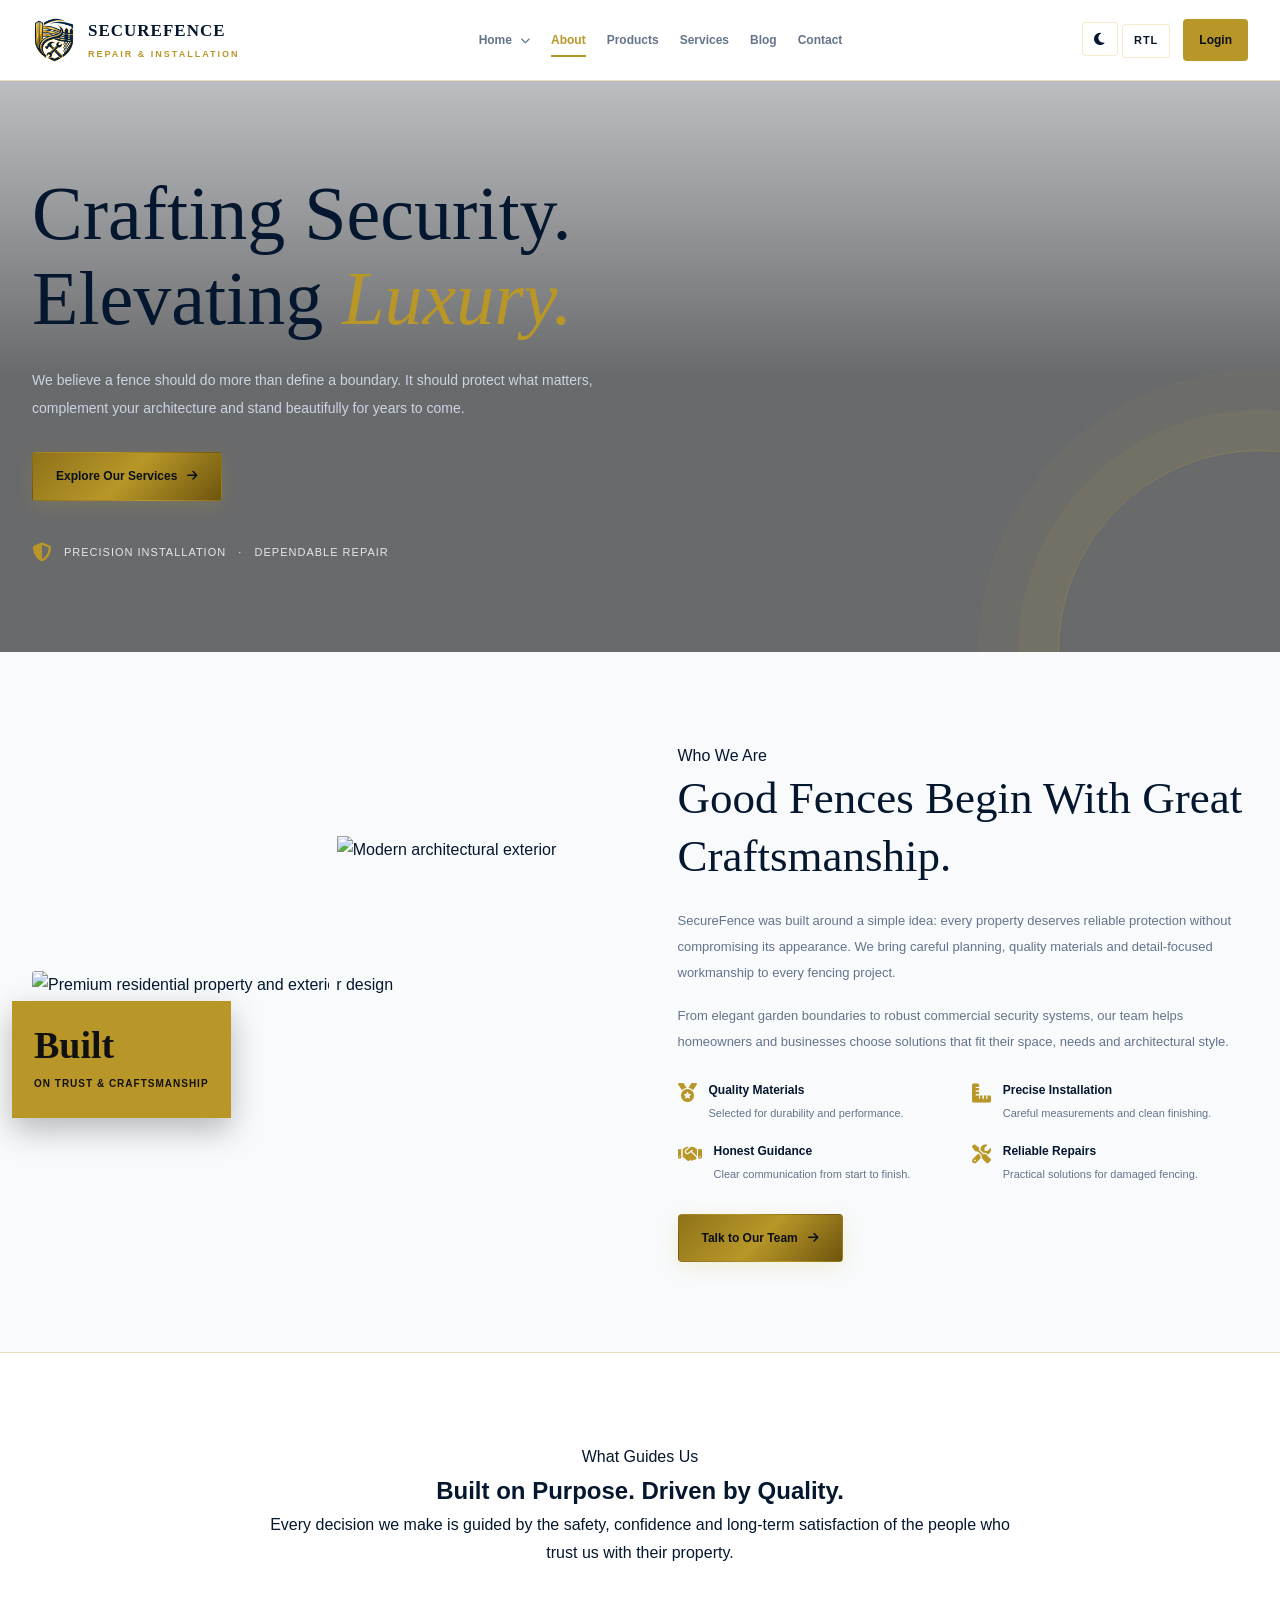
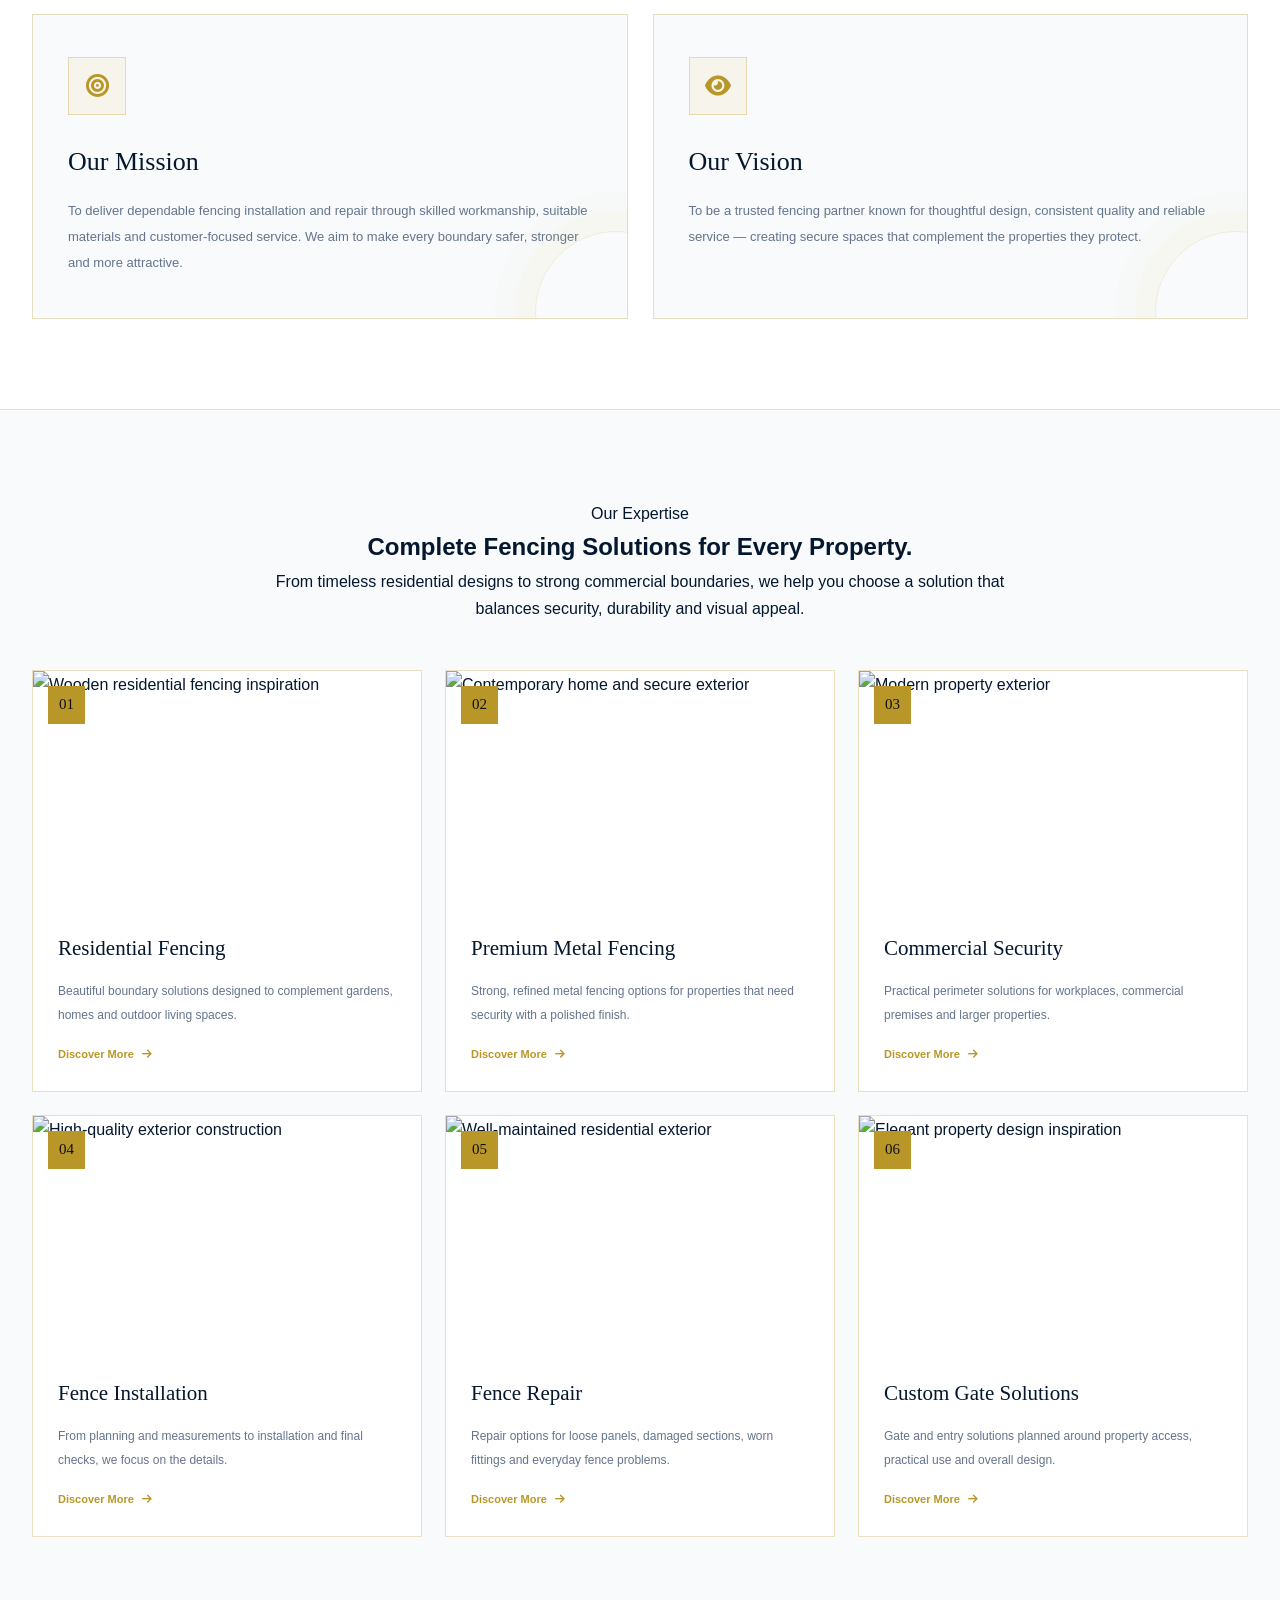
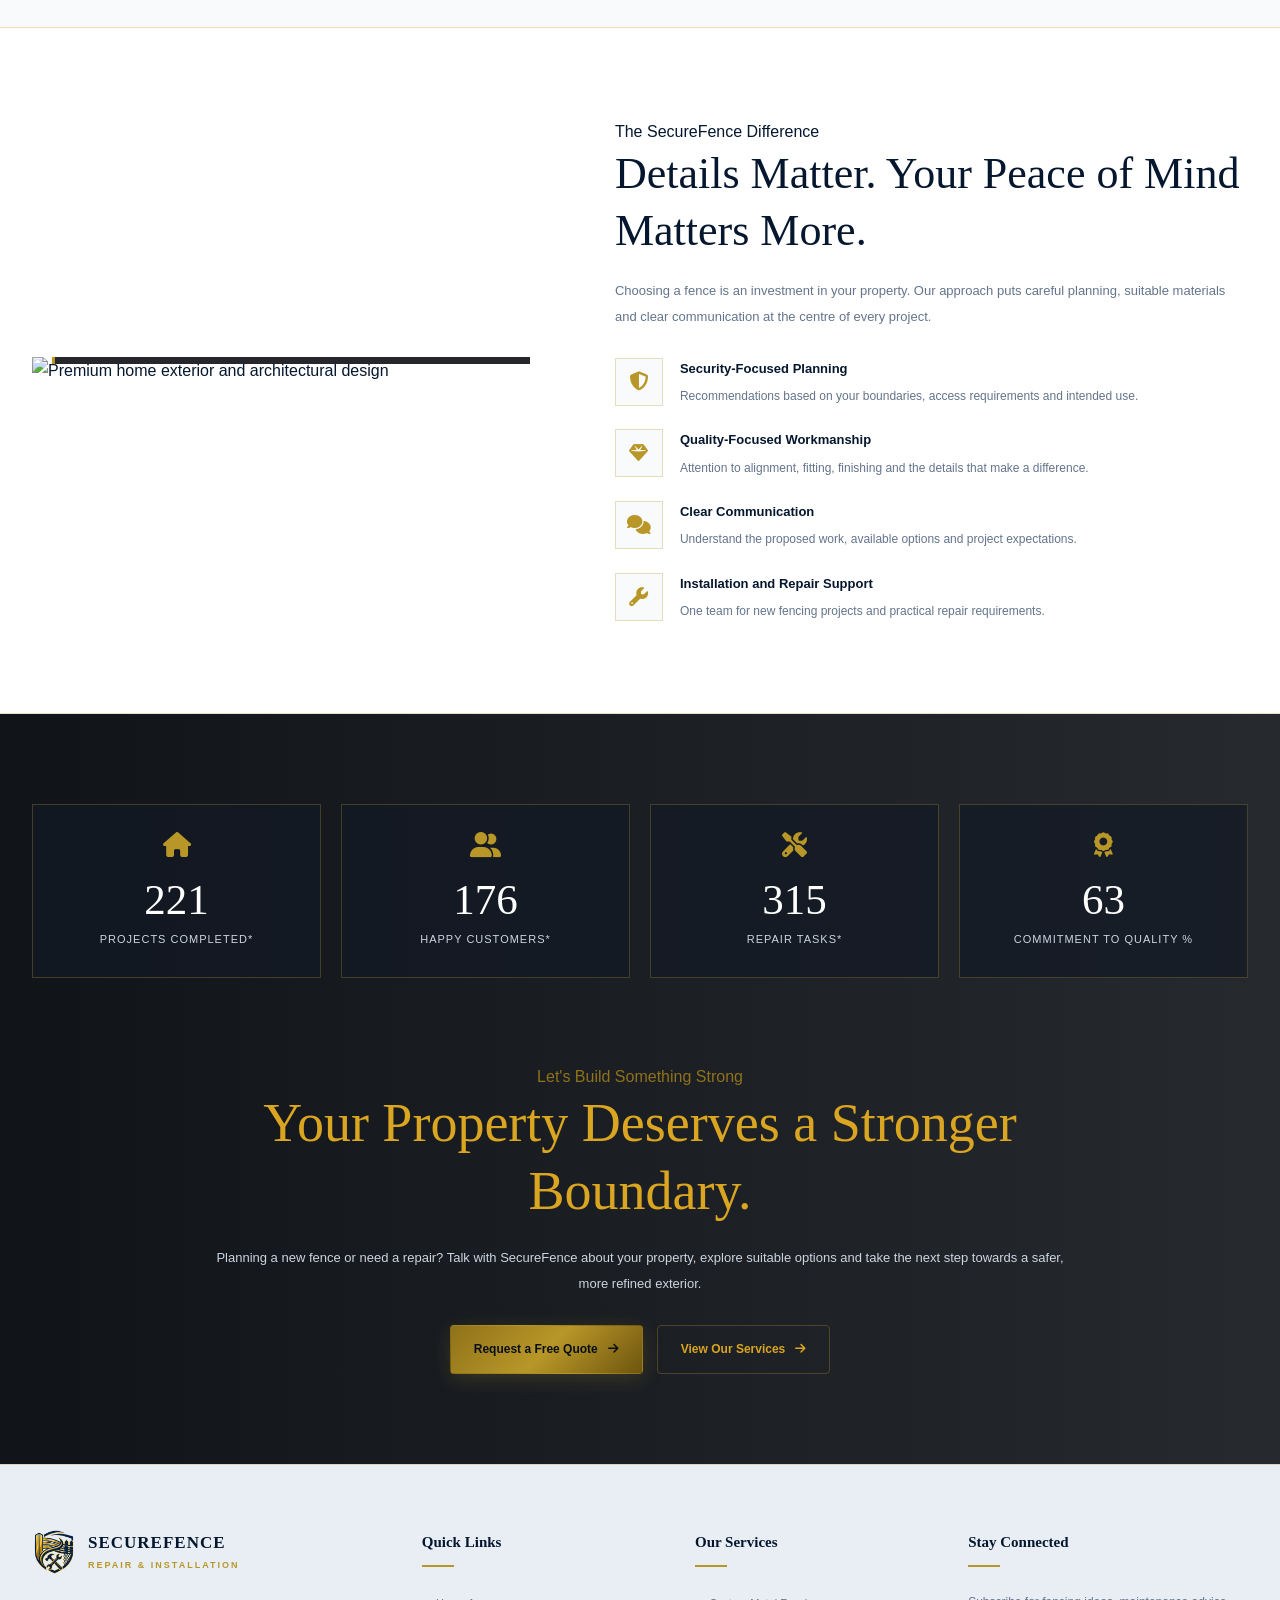
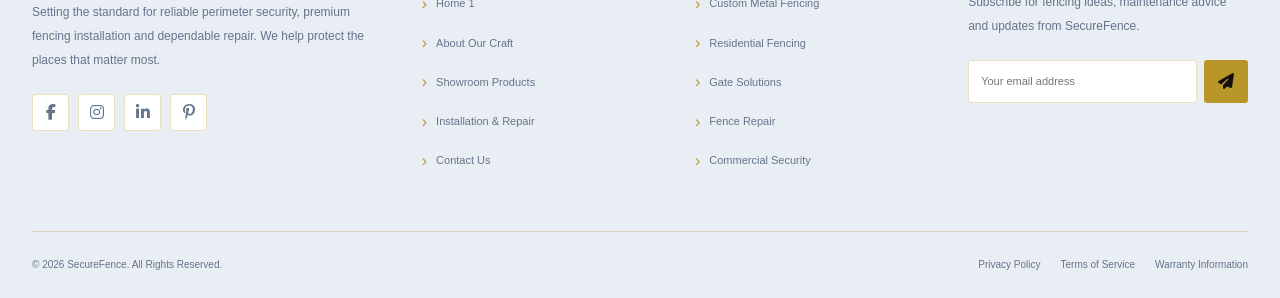
==== commit ace0ebb2: "Add files via upload" ====
--- a/about.html
+++ b/about.html
@@ -695,7 +695,7 @@
 
         <a href="index.html" class="brand-logo" aria-label="SecureFence Home">
             <div class="logo-icon">
-                <img src="Images/Securelogo-removebg-preview.png" alt="SecureFence Logo">
+                <img src="Securelogo-removebg-preview.png" alt="SecureFence Logo">
             </div>
             <div class="logo-text">
                 SECUREFENCE
@@ -1104,7 +1104,7 @@
             <div class="footer-brand">
                 <a href="index.html" class="brand-logo">
                     <div class="logo-icon">
-                        <img src="Images/Securelogo-removebg-preview.png" alt="SecureFence Logo">
+                        <img src="Securelogo-removebg-preview.png" alt="SecureFence Logo">
                     </div>
                     <div class="logo-text">
                         SECUREFENCE
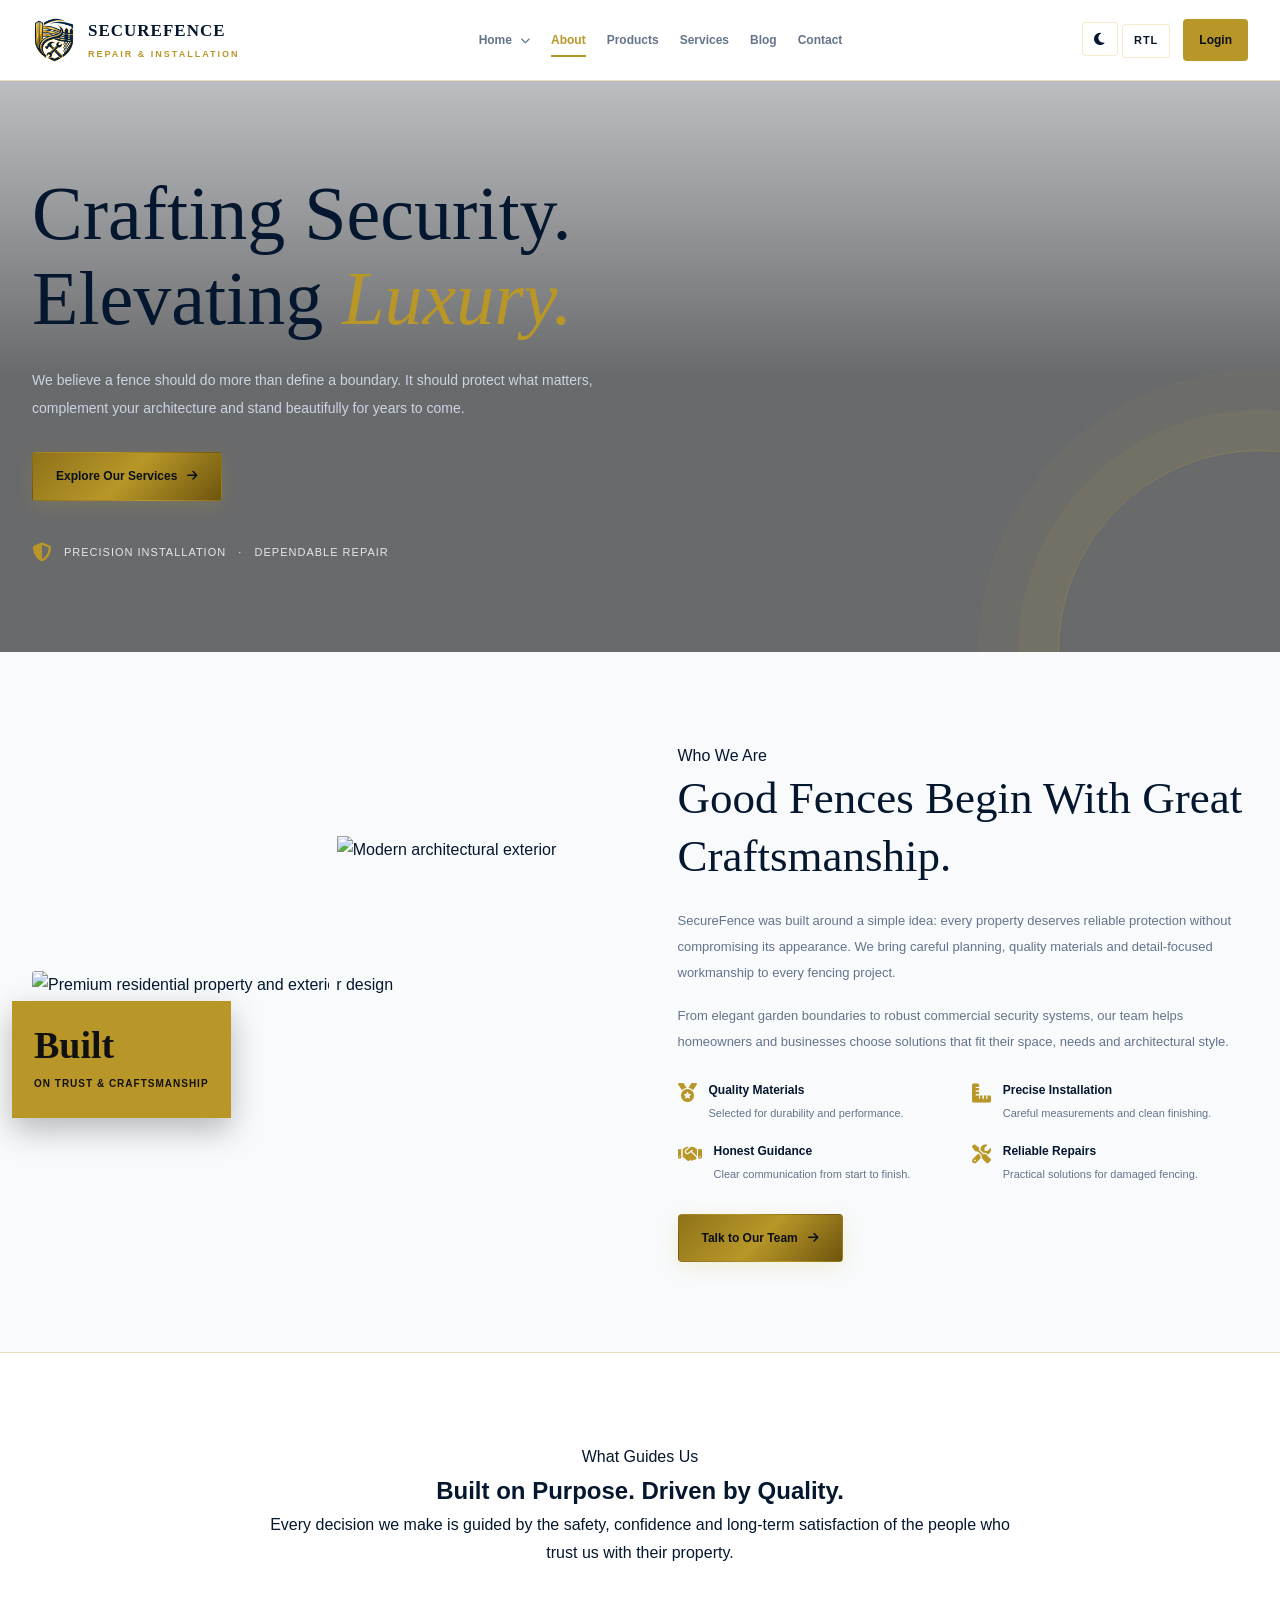
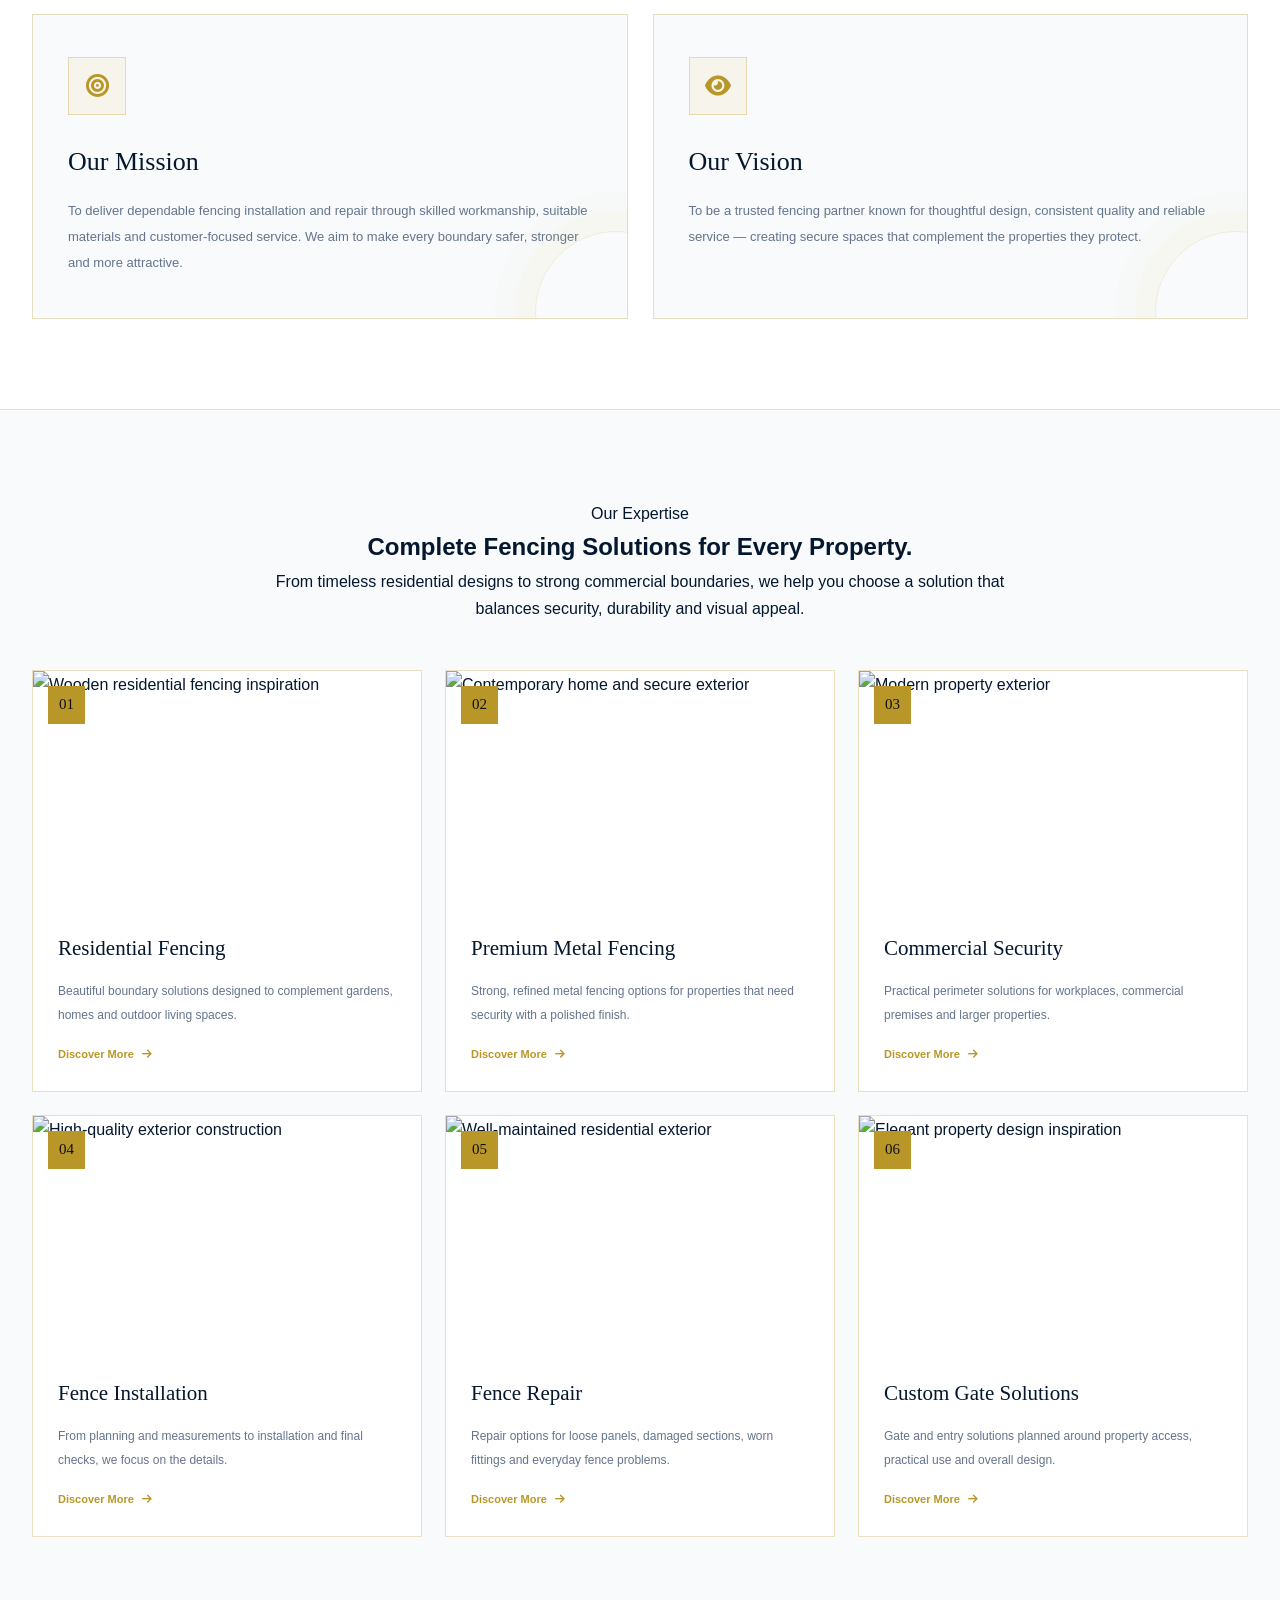
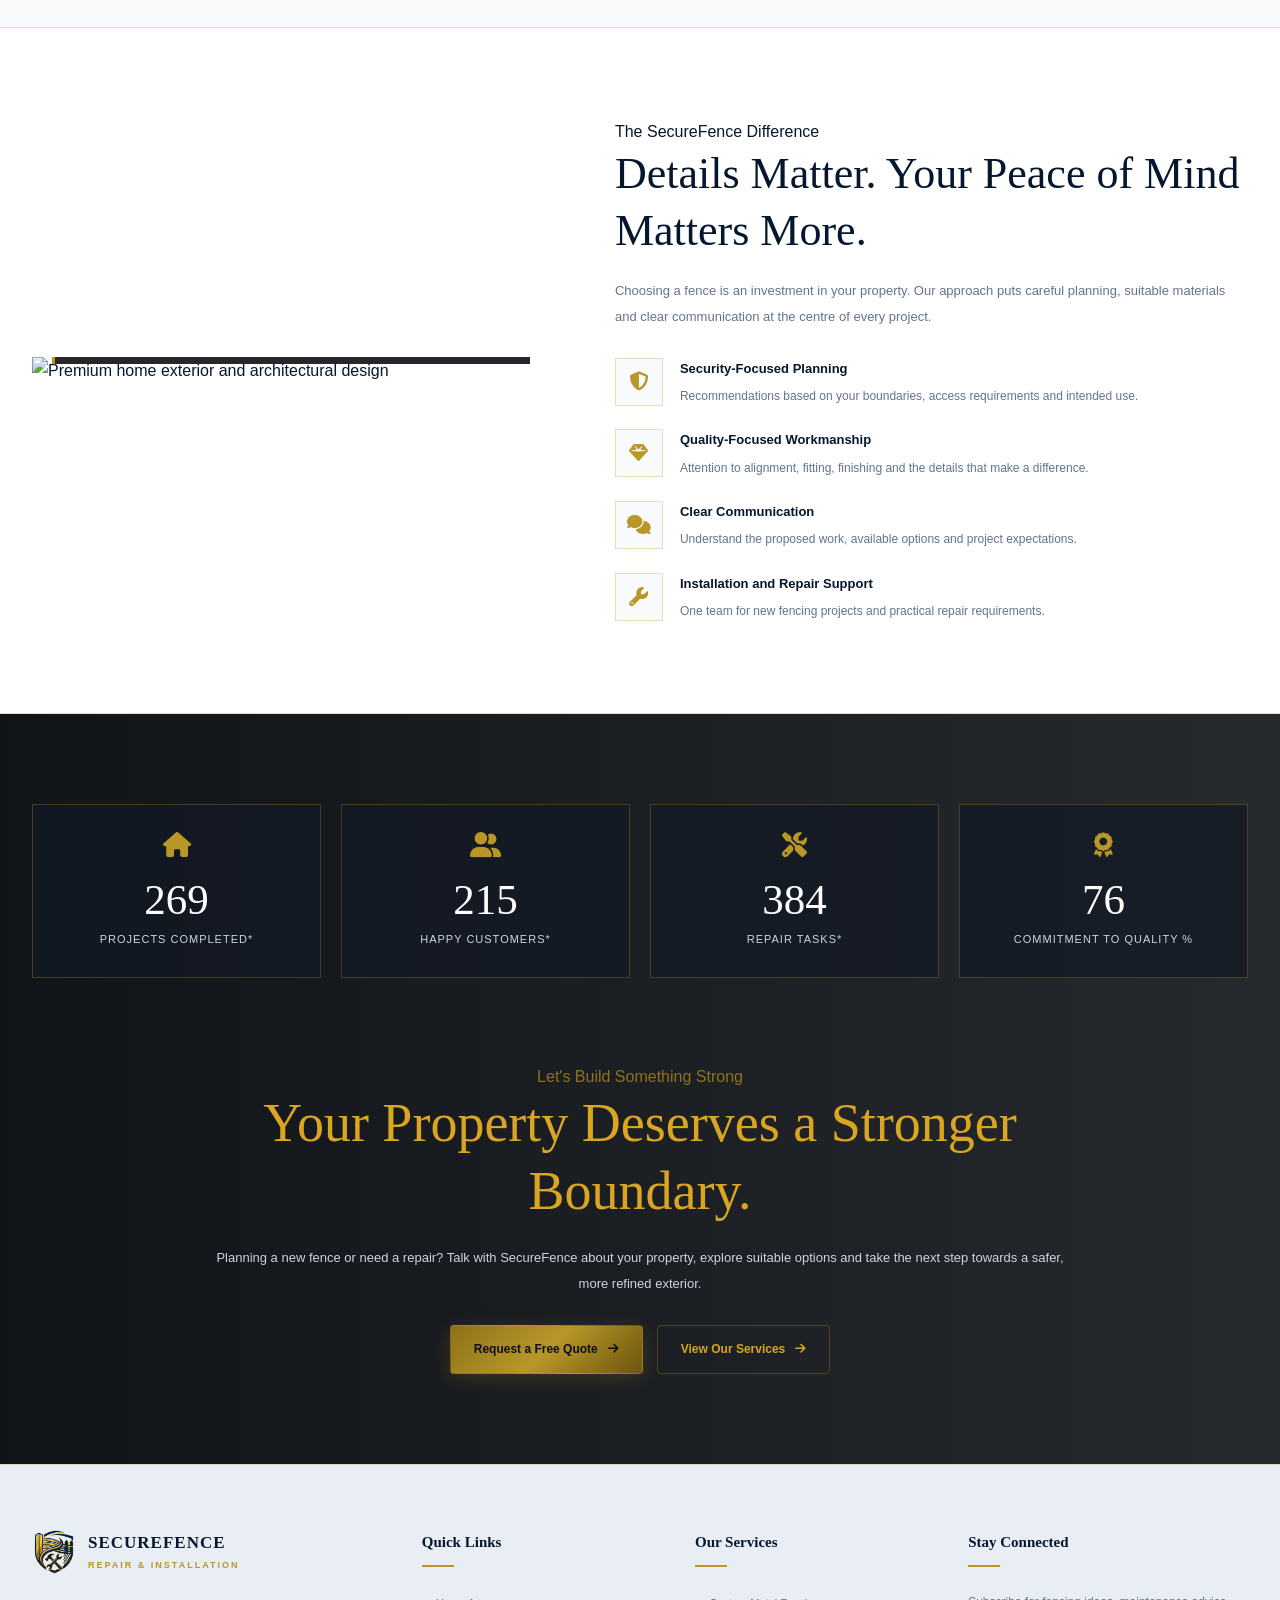
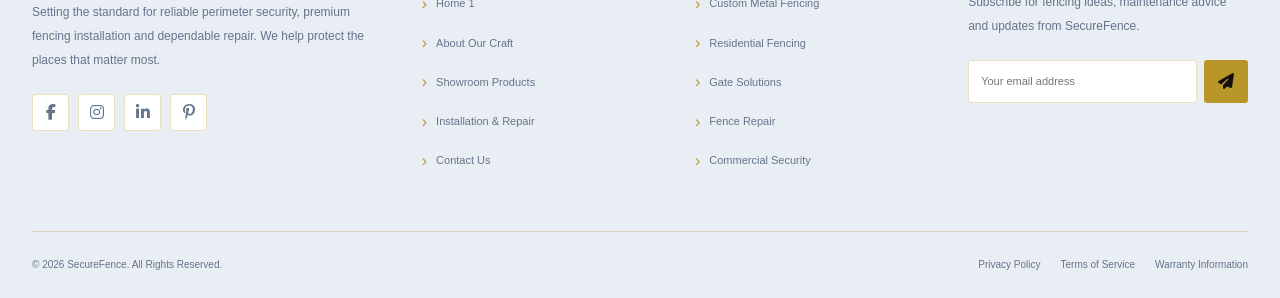
==== commit 7a708e85: "Add files via upload" ====
--- a/about.html
+++ b/about.html
@@ -8,7 +8,7 @@
 
 <link rel="stylesheet" href="https://cdnjs.cloudflare.com/ajax/libs/font-awesome/6.5.2/css/all.min.css">
 <link rel="stylesheet" href="main.css">
-<link rel="icon" type="image/png" sizes="64x64" href="Images/Securelogo-removebg-preview.png">
+<link rel="icon" type="image/png" sizes="64x64" href="Securelogo-removebg-preview.png">
 
 <style>
 /* ================= ORIGINAL THEME VARIABLES ================= */
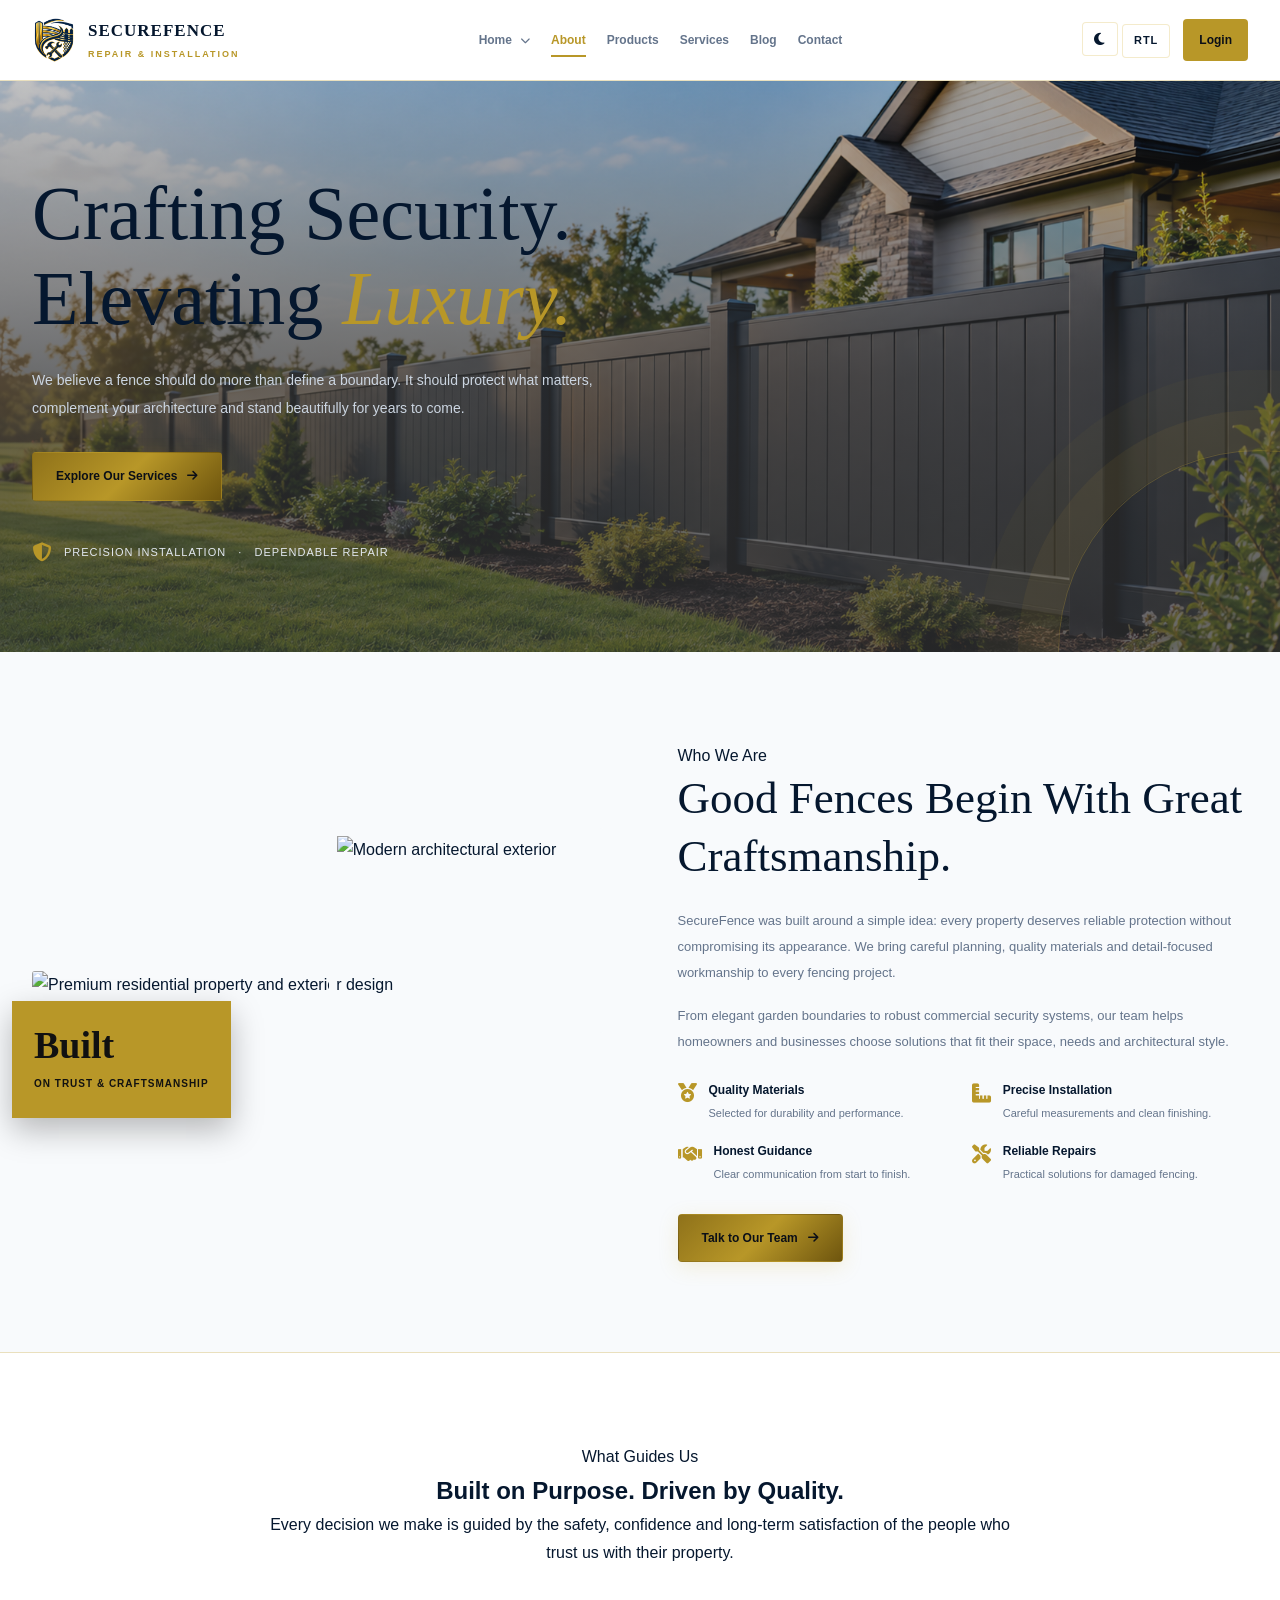
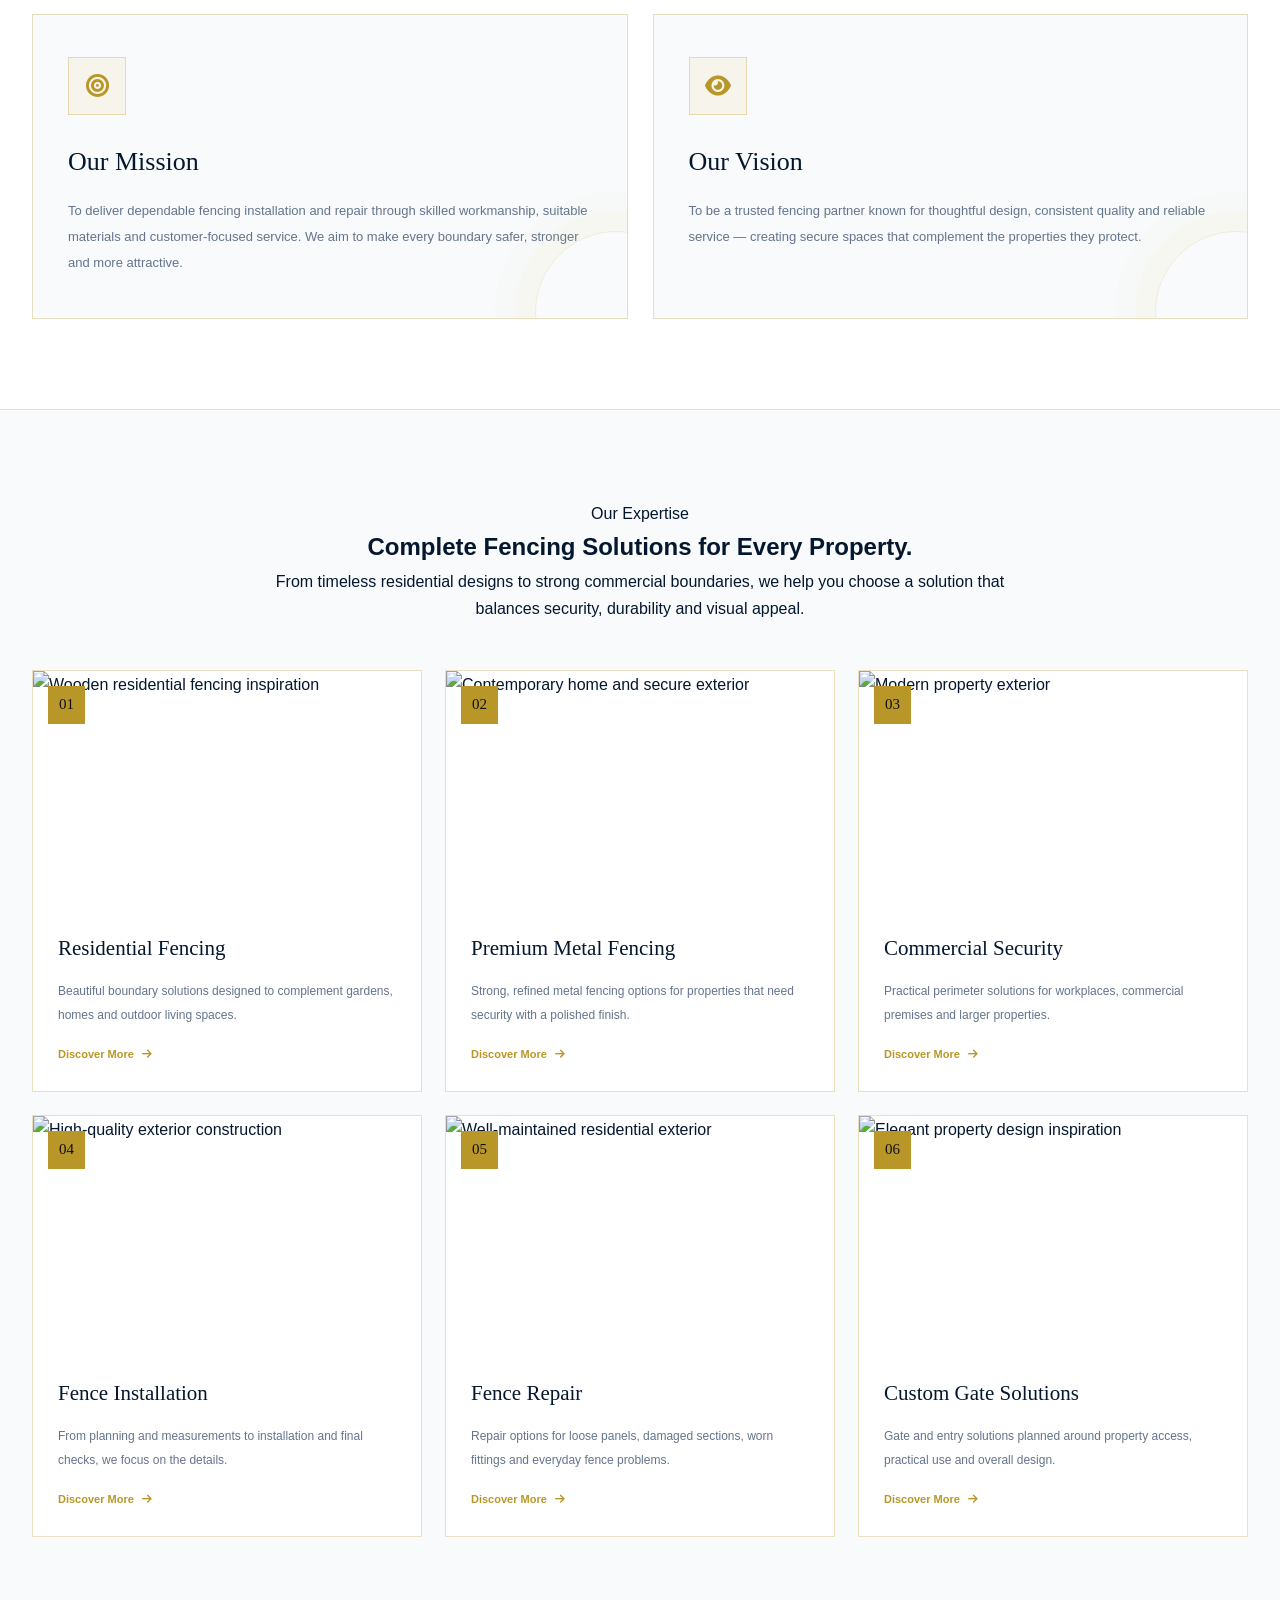
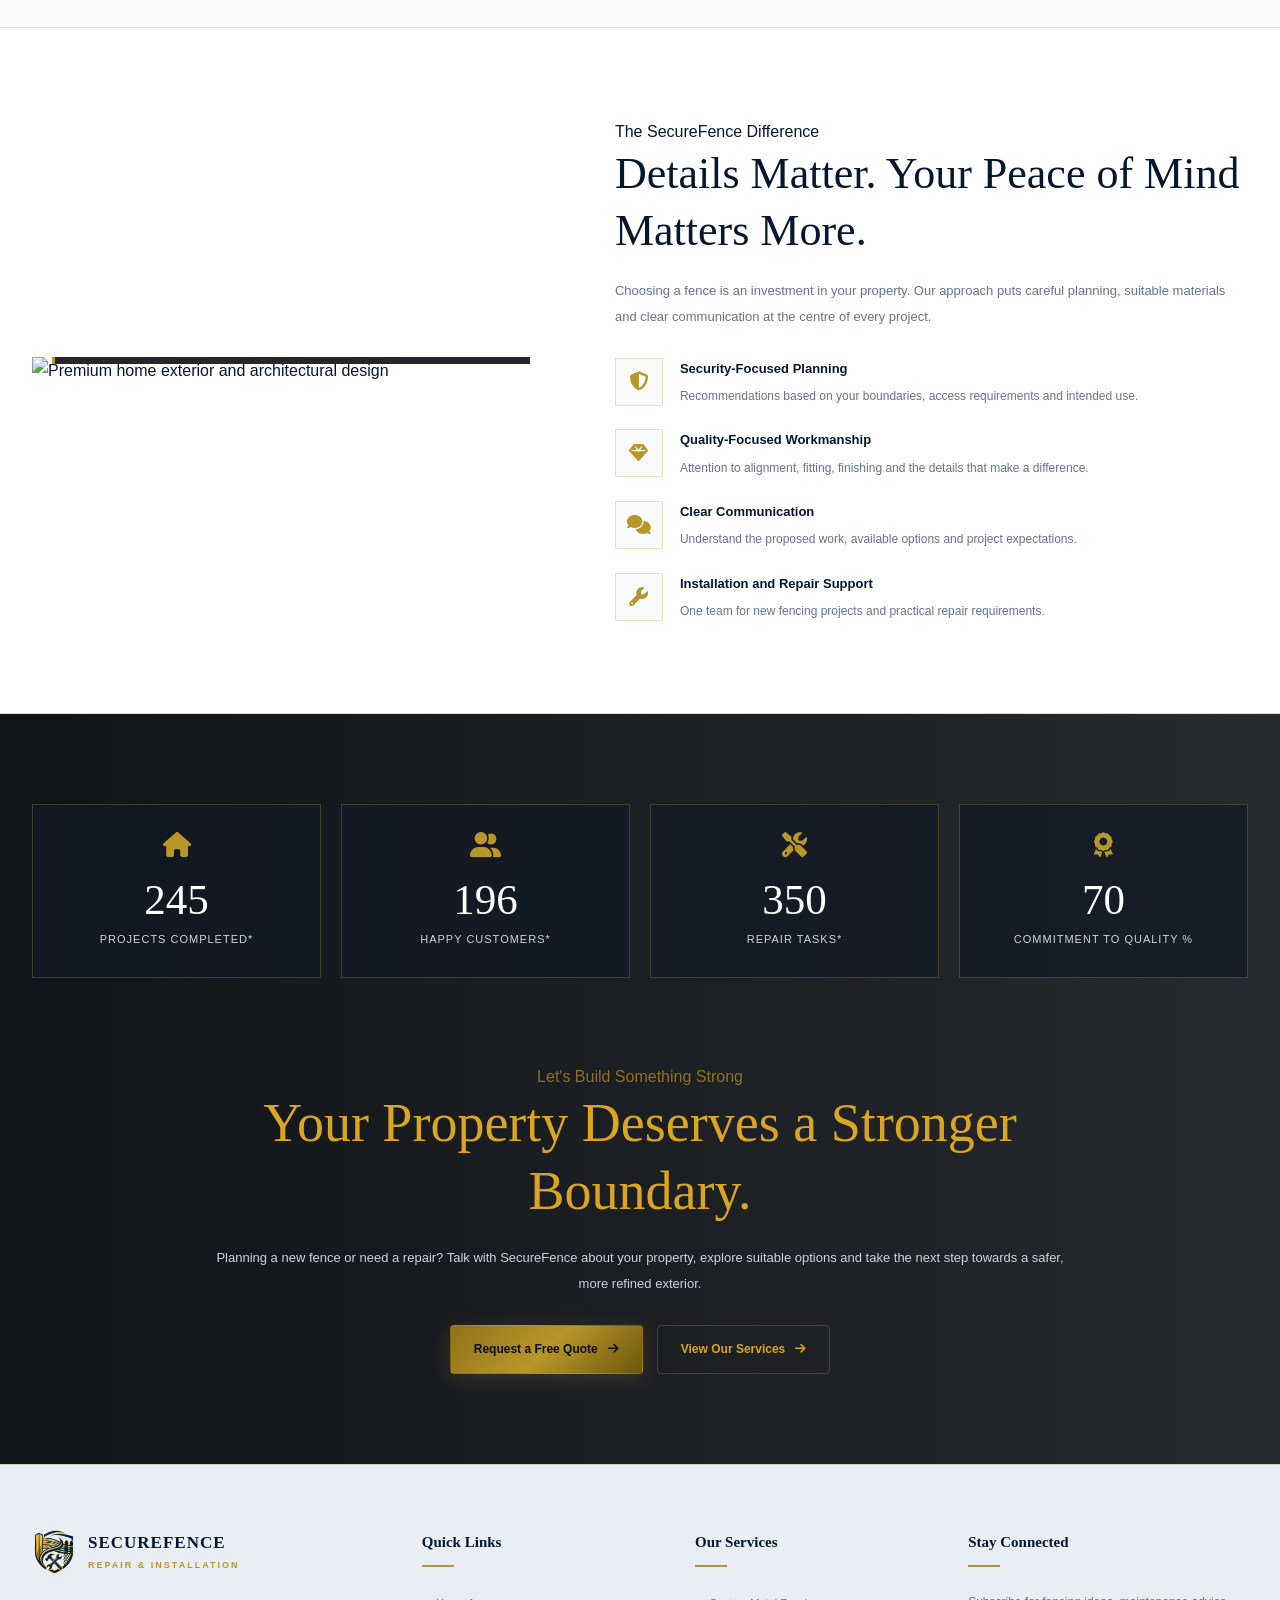
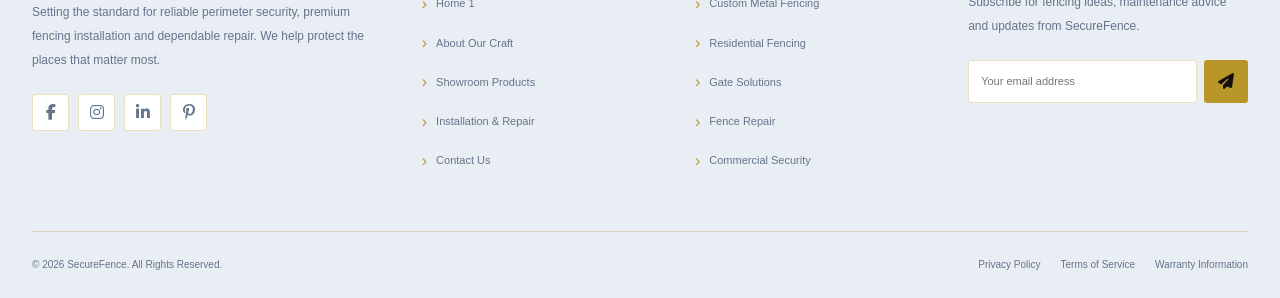
==== commit 460caac0: "Add files via upload" ====
--- a/about.html
+++ b/about.html
@@ -29,7 +29,7 @@
     inset:0;
     background:
         linear-gradient(0,rgba(51, 52, 54, 0.73) 48%,rgba(7,10,15,.25)),
-        url("Images/af1hero.png")
+        url("af1hero.png")
         center/cover;
     animation:heroZoom 18s ease-in-out infinite alternate;
 }
